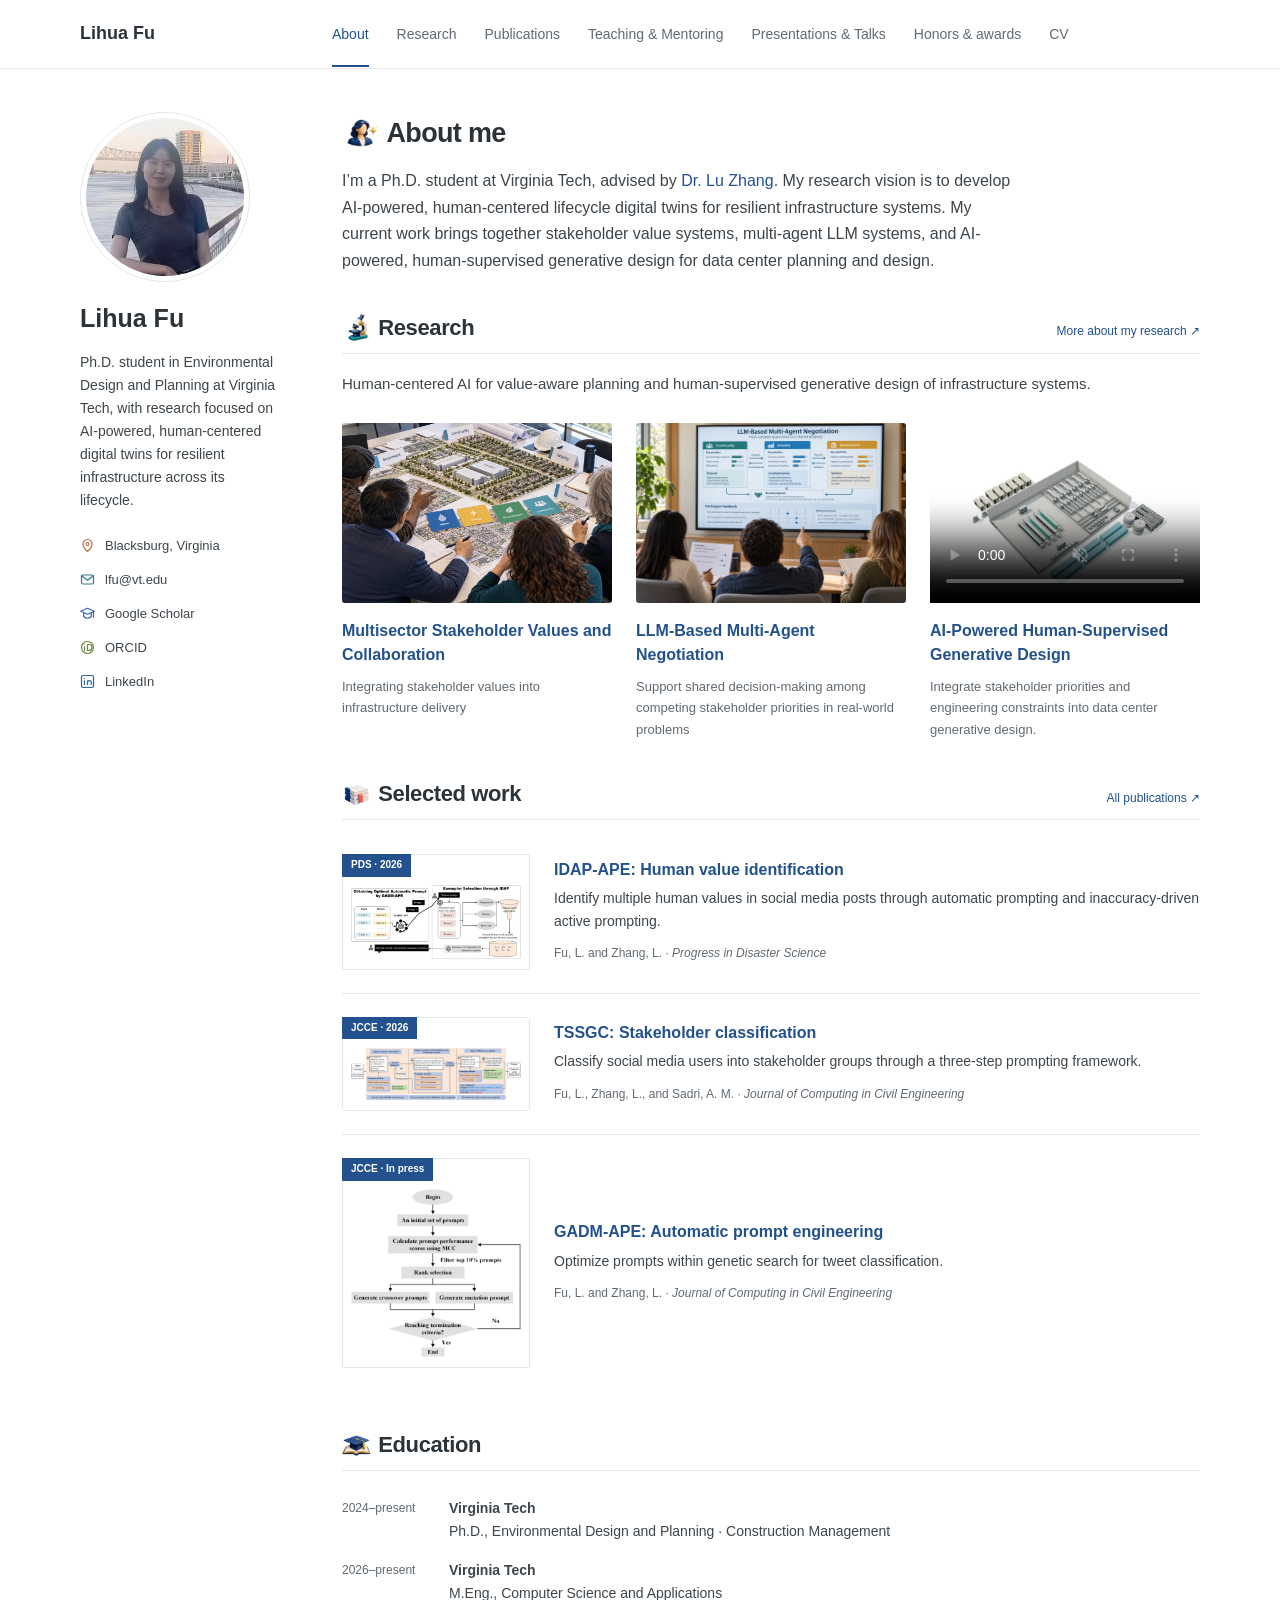
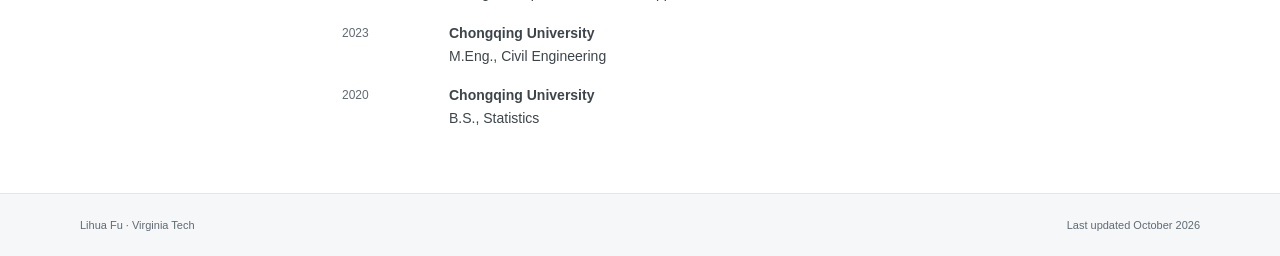
==== index.html @ 083a54db "Replace negotiation card with focus group evaluation illustration" ====
<!DOCTYPE html>

<html lang="en">
<head>
<meta charset="utf-8"/>
<meta content="width=device-width, initial-scale=1" name="viewport"/>
<title>Lihua Fu</title>
<meta content="Lihua Fu is a Ph.D. student at Virginia Tech researching AI-powered, human-centered lifecycle digital twins for resilient infrastructure systems." name="description"/>
<meta content="light dark" name="color-scheme"/>
<!-- TODO(domain): Replace the local preview origin after Lihua supplies a public domain. See README.md. -->
<link href="https://lfu172.github.io/index.html" rel="canonical"/>
<meta content="profile" property="og:type"/>
<meta content="Lihua Fu" property="og:site_name"/>
<meta content="Lihua Fu" property="og:title"/>
<meta content="Lihua Fu is a Ph.D. student at Virginia Tech researching AI-powered, human-centered lifecycle digital twins for resilient infrastructure systems." property="og:description"/>
<meta content="https://lfu172.github.io/index.html" property="og:url"/>
<meta content="https://lfu172.github.io/assets/img/profile-riverside-final.jpg" property="og:image"/>
<meta content="Portrait of Lihua Fu" property="og:image:alt"/>
<meta content="summary" name="twitter:card"/>
<meta content="Lihua Fu" name="twitter:title"/>
<meta content="Lihua Fu is a Ph.D. student at Virginia Tech researching AI-powered, human-centered lifecycle digital twins for resilient infrastructure systems." name="twitter:description"/>
<meta content="https://lfu172.github.io/assets/img/profile-riverside-final.jpg" name="twitter:image"/>
<meta content="Portrait of Lihua Fu" name="twitter:image:alt"/>
<link href="assets/favicon.svg" rel="icon" type="image/svg+xml"/>
<link href="style.css?v=20261017-color-icons" rel="stylesheet"/>
<script type="application/ld+json">
{
  "@context": "https://schema.org",
  "@type": "Person",
  "name": "Lihua Fu",
  "jobTitle": "Ph.D. Student",
  "affiliation": {
    "@type": "CollegeOrUniversity",
    "name": "Virginia Tech",
    "department": {
      "@type": "Organization",
      "name": "Myers-Lawson School of Construction"
    }
  },
  "email": "mailto:lfu@vt.edu",
  "url": "https://lfu172.github.io/index.html",
  "image": "https://lfu172.github.io/assets/img/profile-riverside-final.jpg",
  "sameAs": [
    "https://scholar.google.com/citations?user=NHwRQJ0AAAAJ&hl=en&inst=1381320739207392350",
    "https://orcid.org/0000-0002-0481-0997",
    "https://www.linkedin.com/in/lihua-fu-93403728b"
  ],
  "knowsAbout": [
    "Human-centered digital twins",
    "Large language models",
    "Multi-stakeholder negotiation",
    "Generative 3D design",
    "Participatory infrastructure planning"
  ]
}
  </script>
</head>
<body>
<a class="skip-link" href="#main">Skip to content</a>
<header class="site-header"><div class="header-inner"><a class="site-name" href="index.html?v=20261017-nav-refresh">Lihua Fu</a><nav aria-label="Main navigation"><ul class="nav-list"><li><a aria-current="page" href="index.html?v=20261017-nav-refresh">About</a></li><li><a href="research.html?v=20261017-nav-refresh">Research</a></li><li><a href="publications.html?v=20261017-nav-refresh">Publications</a></li><li><a href="teaching.html?v=20261017-nav-refresh">Teaching &amp; Mentoring</a></li><li><a href="service.html?v=20261017-nav-refresh">Presentations &amp; Talks</a></li><li><a href="honors.html?v=20261017-nav-refresh">Honors &amp; awards</a></li><li><a href="cv.html?v=20261017-nav-refresh">CV</a></li></ul></nav></div></header>
<div class="page-layout">
<aside aria-label="About Lihua Fu" class="profile">
<a aria-label="Lihua Fu — home" class="portrait" href="index.html?v=20261017-nav-refresh"><picture><source srcset="assets/img/profile-riverside-final.webp" type="image/webp"/><img alt="Portrait of Lihua Fu" decoding="async" fetchpriority="high" height="300" src="assets/img/profile-riverside-final.jpg" width="300"/></picture></a>
<div class="profile-bio"><a class="profile-name" href="index.html?v=20261017-nav-refresh">Lihua Fu</a><p>Ph.D. student in Environmental Design and Planning at Virginia Tech, with research focused on AI-powered, human-centered digital twins for resilient infrastructure across its lifecycle.</p></div>
<ul class="profile-links">
<li><svg aria-hidden="true" class="icon" viewbox="0 0 20 20"><path d="M16 8c0 5-6 10-6 10S4 13 4 8a6 6 0 1 1 12 0Z"></path><circle cx="10" cy="8" r="2"></circle></svg><span>Blacksburg, Virginia</span></li>
<li><a href="mailto:lfu@vt.edu"><svg aria-hidden="true" class="icon" viewbox="0 0 20 20"><rect height="12" rx="2" width="16" x="2" y="4"></rect><path d="m2 5 8 6 8-6"></path></svg><span>lfu@vt.edu</span></a></li>
<li><a href="https://scholar.google.com/citations?user=NHwRQJ0AAAAJ&amp;hl=en&amp;inst=1381320739207392350" rel="noopener noreferrer" target="_blank"><svg aria-hidden="true" class="icon" viewbox="0 0 20 20"><path d="m1 7 9-4 9 4-9 4-9-4Zm4 2v5c3 3 7 3 10 0V9M18 8v7"></path></svg><span>Google Scholar</span></a></li>
<li><a href="https://orcid.org/0000-0002-0481-0997" rel="noopener noreferrer" target="_blank"><svg aria-hidden="true" class="icon" viewbox="0 0 20 20"><circle cx="10" cy="10" r="8"></circle><path d="M6 9v5M6 6v.1M10 6v8h2a4 4 0 0 0 0-8h-2Z"></path></svg><span>ORCID</span></a></li>
<li><a href="https://www.linkedin.com/in/lihua-fu-93403728b" rel="noopener noreferrer" target="_blank"><svg aria-hidden="true" class="icon" viewbox="0 0 20 20"><rect height="16" rx="2" width="16" x="2" y="2"></rect><path d="M6 9v5M6 6v.1M10 14V9m0 2c0-3 5-3 5 0v3"></path></svg><span>LinkedIn</span></a></li>
</ul>
</aside>
<main id="main" tabindex="-1">
<section aria-labelledby="about-title" class="about" id="about">
<h1 id="about-title"><span aria-hidden="true" class="heading-art heading-art-0"></span>About me</h1>
<p>I’m a Ph.D. student at Virginia Tech, advised by <a href="https://lu-zhang-academic.regalkoala512.chatgpt.site/" rel="noopener noreferrer" target="_blank">Dr. Lu Zhang</a>. My research vision is to develop AI-powered, human-centered lifecycle digital twins for resilient infrastructure systems. My current work brings together stakeholder value systems, multi-agent LLM systems, and AI-powered, human-supervised generative design for data center planning and design.</p>
</section>
<section aria-labelledby="research-title" class="section">
<div class="section-heading"><h2 id="research-title"><span aria-hidden="true" class="heading-art heading-art-1"></span>Research</h2><a class="text-link" href="research.html?v=20261017-nav-refresh">More about my research ↗</a></div>
<p class="section-intro">Human-centered AI for value-aware planning and human-supervised generative design of infrastructure systems.</p>
<div class="research-gallery research-home-cards"><figure><a class="research-thumbnail" href="research.html?v=20261017-nav-refresh#perception"><picture><source srcset="assets/img/research-stakeholders-back-view.webp" type="image/webp"/><img alt="AI-generated illustration of multisector stakeholders discussing infrastructure priorities, viewed from behind" decoding="async" height="640" loading="lazy" src="assets/img/research-stakeholders-back-view.jpg" width="960"/></picture></a><div class="research-copy"><h3><a href="research.html?v=20261017-nav-refresh#perception">Multisector Stakeholder Values and Collaboration</a></h3><p>Integrating stakeholder values into infrastructure delivery</p></div></figure><figure><a class="research-thumbnail" href="research.html?v=20261017-nav-refresh#cognitive"><picture><source srcset="assets/img/research-negotiation-focus-group.webp" type="image/webp"/><img alt="AI-generated illustration of a focus group evaluating multi-agent negotiation proposals and providing feedback, viewed from behind" decoding="async" height="640" loading="lazy" src="assets/img/research-negotiation-focus-group.jpg" width="960"/></picture></a><div class="research-copy"><h3><a href="research.html?v=20261017-nav-refresh#cognitive">LLM-Based Multi-Agent Negotiation</a></h3><p>Support shared decision-making among competing stakeholder priorities in real-world problems</p></div></figure><figure><div class="research-thumbnail"><video aria-label="Data center model with slow rotation and zoom" autoplay="" class="model-motion" controls="" height="600" loop="" muted="" playsinline="" poster="assets/img/data-center-tier4-12mw.jpg" preload="metadata" width="960"><source src="assets/video/data-center-rotation.mp4" type="video/mp4"/></video></div><div class="research-copy"><h3><a href="research.html?v=20261017-nav-refresh#actuation">AI-Powered Human-Supervised Generative Design</a></h3><p>Integrate stakeholder priorities and engineering constraints into data center generative design.</p></div></figure></div>
</section>
<section aria-labelledby="selected-title" class="section">
<div class="section-heading"><h2 id="selected-title"><span aria-hidden="true" class="heading-art heading-art-2"></span>Selected work</h2><a class="text-link" href="publications.html?v=20261017-nav-refresh">All publications ↗</a></div>
<div class="selected-work">
<article class="work-row"><a aria-label="Enlarge Fig. 2 · IDAP-APE workflow" class="work-thumb paper-figure" href="assets/img/idap-ape-figure.png" rel="noopener noreferrer" target="_blank"><span class="venue-label">PDS · 2026</span><picture><source srcset="assets/img/idap-ape-figure.webp" type="image/webp"/><img alt="Fig. 2 · IDAP-APE workflow, reproduced from the published paper" decoding="async" height="516" loading="lazy" src="assets/img/idap-ape-figure.png" width="1196"/></picture></a><div><h3><a href="https://doi.org/10.1016/j.pdisas.2026.100616" rel="noopener noreferrer" target="_blank">IDAP-APE: Human value identification</a></h3><p>Identify multiple human values in social media posts through automatic prompting and inaccuracy-driven active prompting.</p><span class="work-meta">Fu, L. and Zhang, L. · <em>Progress in Disaster Science</em></span></div></article>
<article class="work-row"><a aria-label="Enlarge Fig. 1 · TSSGC framework" class="work-thumb paper-figure" href="assets/img/tssgc-figure.png" rel="noopener noreferrer" target="_blank"><span class="venue-label">JCCE · 2026</span><picture><source srcset="assets/img/tssgc-figure.webp" type="image/webp"/><img alt="Fig. 1 · TSSGC framework, reproduced from the published paper" decoding="async" height="487" loading="lazy" src="assets/img/tssgc-figure.png" width="1568"/></picture></a><div><h3><a href="https://doi.org/10.1061/JCCEE5.CPENG-6751" rel="noopener noreferrer" target="_blank">TSSGC: Stakeholder classification</a></h3><p>Classify social media users into stakeholder groups through a three-step prompting framework.</p><span class="work-meta">Fu, L., Zhang, L., and Sadri, A. M. · <em>Journal of Computing in Civil Engineering</em></span></div></article>
<article class="work-row"><a aria-label="Enlarge the GADM-APE workflow from the published PDS paper" class="work-thumb paper-figure" href="assets/img/gadm-ape-six-layer.png" rel="noopener noreferrer" target="_blank"><span class="venue-label">JCCE · In press</span><picture><source srcset="assets/img/gadm-ape-six-layer.webp" type="image/webp"/><img alt="GADM-APE workflow: prompt initialization, performance evaluation, rank selection, crossover, mutation, and termination; Fig. 1 in the published PDS article" decoding="async" height="936" loading="lazy" src="assets/img/gadm-ape-six-layer.png" width="949"/></picture></a><div><h3><a href="publications.html?v=20261017-nav-refresh#gadm-ape">GADM-APE: Automatic prompt engineering</a></h3><p>Optimize prompts within genetic search for tweet classification.</p><span class="work-meta">Fu, L. and Zhang, L. · <em>Journal of Computing in Civil Engineering</em></span></div></article>
</div>
</section>
<section aria-labelledby="education-title" class="section" id="education">
<h2 id="education-title"><span aria-hidden="true" class="heading-art heading-art-3"></span>Education</h2>
<ul class="education-list">
<li><span class="record-date">2024–present</span><div><strong>Virginia Tech</strong><span>Ph.D., Environmental Design and Planning · Construction Management</span></div></li>
<li><span class="record-date">2026–present</span><div><strong>Virginia Tech</strong><span>M.Eng., Computer Science and Applications</span></div></li>
<li><span class="record-date">2023</span><div><strong>Chongqing University</strong><span>M.Eng., Civil Engineering</span></div></li>
<li><span class="record-date">2020</span><div><strong>Chongqing University</strong><span>B.S., Statistics</span></div></li>
</ul>
</section>
</main>
</div>
<footer class="site-footer"><div><span>Lihua Fu · Virginia Tech</span><span>Last updated October 2026</span></div></footer>
<script defer="" src="model-motion.js"></script></body>
</html>
---- style.css ----
/* Self-hosted academic profile. No framework, fonts, or external resources. */
:root {
  --paper: #fff; --ink: #3d454b; --heading: #2b3339;
  --link: #22518d; --muted: #616a72; --line: #e3e7ea;
  --wash: #f5f7f9; --accent: #861f41; --tint: #edf3f8;
  --font: "Trebuchet MS", -apple-system, BlinkMacSystemFont, "Segoe UI", Helvetica, Arial, sans-serif;
  color-scheme: light dark;
}
@media (prefers-color-scheme: dark) {
  :root { --paper: #191c20; --ink: #d5dae0; --heading: #f0f2f5;
    --link: #98bee9; --muted: #aab4bf; --line: #353d47;
    --wash: #222830; --accent: #eea7bf; --tint: #263446; }
}
* { box-sizing: border-box; }
html { scroll-padding-top: 100px; }
body { margin: 0; color: var(--ink); background: var(--paper); font: 16px/1.65 var(--font); -webkit-font-smoothing: antialiased; }
a { color: var(--link); text-decoration: none; text-underline-offset: 3px; }
a:hover { text-decoration: underline; }
a:focus-visible, summary:focus-visible, video:focus-visible, [tabindex]:focus-visible { outline: 3px solid var(--link); outline-offset: 4px; }
::selection { background: var(--link); color: var(--paper); }
h1, h2, h3 { color: var(--heading); line-height: 1.35; font-weight: 700; }
h1 { font-size: 27px; margin: 0 0 17px; letter-spacing: -.025em; }
h2 { font-size: 22px; margin: 0; letter-spacing: -.018em; }
h3 { font-size: 17px; margin: 0 0 8px; }
p { margin: 0 0 14px; }
p:last-child { margin-bottom: 0; }
strong { font-weight: 700; }
img { display: block; width: 100%; height: auto; }
ul { padding-left: 22px; }
li + li { margin-top: 8px; }
figure { margin: 20px 0; }
figcaption { display: flex; justify-content: space-between; align-items: baseline; gap: 18px; color: var(--muted); font-size: 12px; line-height: 1.6; margin-top: 9px; }
figcaption a { flex-shrink: 0; }
.small { font-size: 14px; }
.muted { color: var(--muted); }
.skip-link { position: absolute; z-index: 30; top: -100px; left: 20px; padding: 8px 15px; background: var(--paper); border: 2px solid var(--link); }
.skip-link:focus { top: 12px; }
.site-header { background: var(--paper); border-bottom: 1px solid var(--line); position: sticky; top: 0; z-index: 20; }
.header-inner { width: min(1120px, calc(100% - 48px)); margin: auto; display: flex; align-items: center; gap: 58px; min-height: 68px; }
.site-name { flex: 0 0 194px; font-weight: 700; color: var(--heading); font-size: 18px; }
.nav-list { display: flex; flex-wrap: wrap; align-items: center; gap: 28px; margin: 0; padding: 0; list-style: none; }
.nav-list li + li { margin: 0; }
.nav-list a { display: inline-block; padding: 22px 0 19px; color: var(--muted); font-size: 14px; border-bottom: 2px solid transparent; }
.nav-list a[aria-current="page"] { color: var(--link); border-color: var(--link); }
.page-layout { width: min(1120px, calc(100% - 48px)); margin: 43px auto 0; display: grid; grid-template-columns: 202px minmax(0, 1fr); gap: 60px; align-items: start; }
.profile { position: sticky; top: 105px; font-size: 14px; line-height: 1.65; }
.portrait { display: block; width: 170px; height: 170px; margin-bottom: 20px; padding: 5px; border: 1px solid var(--line); border-radius: 50%; }
.portrait img { border-radius: 50%; }
.profile-name { display: block; color: var(--heading); font-size: 25px; font-weight: 700; line-height: 1.3; margin-bottom: 16px; }
.profile p { margin-bottom: 12px; }
.profile-role { color: var(--heading); margin-bottom: 2px !important; }
.profile-interests { color: var(--muted); font-size: 13px; }
.profile-links { margin: 21px 0 0; padding: 0; list-style: none; font-size: 13px; }
.profile-links li, .profile-links a { display: flex; align-items: center; gap: 10px; }
.profile-links li { min-height: 25px; }
.profile-links li + li { margin-top: 9px; }
.profile-links a { color: var(--ink); }
.profile-links a:hover { color: var(--link); }
.icon { width: 15px; height: 15px; flex: none; fill: none; stroke: currentColor; stroke-width: 1.5; stroke-linecap: round; stroke-linejoin: round; }
main { min-width: 0; }
.about p, .page-intro > p, .research-layer > p { max-width: 76ch; }
.section { margin-top: 37px; }
.section > h2, .section-heading, .publication-group > h2 { border-bottom: 1px solid var(--line); padding-bottom: 10px; margin-bottom: 18px; }
.section-heading { display: flex; align-items: baseline; justify-content: space-between; gap: 16px; }
.text-link { font-size: 12px; white-space: nowrap; }
.section-intro { font-size: 15px; }
.news-list { list-style: none; margin: 0; padding: 0; font-size: 14px; line-height: 1.65; }
.news-list li { display: grid; grid-template-columns: 70px 1fr; gap: 14px; margin: 0 0 10px; }
.news-list time { color: var(--muted); font-size: 13px; font-variant-numeric: tabular-nums; }
.status { display: inline-block; padding: 1px 6px; border-radius: 3px; background: var(--tint); color: var(--link); font-size: 11px; font-weight: 700; margin-right: 4px; vertical-align: baseline; white-space: nowrap; }
.research-strip { display: grid; grid-template-columns: repeat(3,1fr); list-style: none; margin: 20px 0; padding: 0; border: 1px solid var(--line); border-radius: 3px; }
.research-strip li + li { margin: 0; border-left: 1px solid var(--line); }
.research-strip a { display: grid; gap: 4px; padding: 14px 16px; }
.research-strip span { color: var(--muted); font-size: 10px; letter-spacing: .1em; }
.research-strip strong { font-size: 14px; }
.research-strip small { color: var(--muted); font-size: 11px; }
.model-film video, .model-still img { display: block; width: 100%; height: auto; background: #fff; border: 1px solid var(--line); border-radius: 3px; }
.model-still { margin-top: 20px; }
.research-gallery { display: grid; grid-template-columns: repeat(3, minmax(0, 1fr)); gap: 20px; margin: 20px 0 25px; }
.research-gallery figure { margin: 0; }
.research-gallery img { height: 130px; width: 100%; object-fit: contain; background: white; border-radius: 3px; }
.research-gallery a > span { display: block; margin-top: 12px; font-size: 13px; font-weight: 700; }
.research-gallery figcaption { font-size: 11px; margin-top: 3px; }
.illustration-pair { display: flex; justify-content: center; gap: 50px; padding: 15px; background: #fff; border: 1px solid var(--line); border-radius: 3px; }
.illustration-pair img { max-height: 175px; width: 100%; object-fit: contain; }
.illustration-single { display: flex; justify-content: center; padding: 15px; background: #fff; border: 1px solid var(--line); border-radius: 3px; }
.illustration-single img { height: 175px; width: auto; }
.model-film { margin-bottom: 8px; }
.model-film summary { color: var(--link); cursor: pointer; font-size: 13px; }
.selected-work { margin-top: 3px; }
.work-row { display: grid; grid-template-columns: 188px minmax(0,1fr); gap: 24px; align-items: center; padding: 16px 0 23px; }
.work-row + .work-row { border-top: 1px solid var(--line); padding-top: 23px; }
.work-row h3 { font-size: 16px; margin-bottom: 7px; }
.work-row p { font-size: 14px; line-height: 1.6; margin-bottom: 7px; }
.work-meta { color: var(--muted); font-size: 12px; line-height: 1.65; }
.work-thumb { position: relative; display: block; padding: 24px 0 8px; background: var(--wash); border: 1px solid var(--line); border-radius: 3px; }
.venue-label { position: absolute; top: -1px; left: -1px; color: var(--paper); background: var(--link); padding: 3px 9px; font-size: 10px; font-weight: 700; }
.work-thumb svg { display: block; width: 100%; fill: none; stroke: var(--link); stroke-width: 1.4; }
.work-thumb text { fill: var(--ink); stroke: none; text-anchor: middle; font: 10px var(--font); }
.work-thumb.paper-figure { padding: 30px 8px 10px; background: #fff; }
.paper-figure img { width: 100%; height: auto; }
.education-list, .record-list, .honors-list, .project-list { margin: 0; padding: 0; list-style: none; }
.education-list { font-size: 14px; }
.education-list li { display: grid; grid-template-columns: 90px 1fr; gap: 17px; padding: 8px 0; }
.education-list li + li { margin: 0; }
.education-list strong, .education-list div > span { display: block; }
.record-date { color: var(--muted); font-size: 12px; padding-top: 2px; }
.page-jump { display: flex; gap: 12px 22px; flex-wrap: wrap; margin-top: 21px; font-size: 13px; }
.section-number { color: var(--muted); font-size: 13px; font-weight: 400; margin-right: 13px; }
.research-layer h2 { font-size: 21px; }
.research-layer > p { font-size: 15px; }
.value-domains { display: grid; grid-template-columns: repeat(4,1fr); gap: 8px; list-style: none; padding: 0; margin: 0; }
.value-domains li { display: flex; align-items: center; justify-content: center; padding: 15px 8px; min-height: 65px; color: var(--link); background: var(--wash); text-align: center; font-size: 13px; border-top: 2px solid var(--line); }
.value-domains li + li { margin: 0; }
.related-links { display: flex; flex-wrap: wrap; gap: 9px 18px; font-size: 12px !important; margin-top: 14px; }
.negotiation-flow { display: grid; grid-template-columns: repeat(4,1fr); gap: 22px; padding: 0; margin: 0; list-style: none; font-size: 12px; }
.negotiation-flow li { padding: 17px 8px; background: var(--wash); text-align: center; position: relative; display: grid; place-items: center; }
.negotiation-flow li + li { margin: 0; }
.negotiation-flow li:not(:last-child)::after { content: "→"; position: absolute; left: calc(100% + 5px); color: var(--muted); }
.research-illustration { background: white; border: 1px solid var(--line); border-radius: 3px; padding: 18px; }
.research-illustration img { max-height: 220px; object-fit: contain; }
.grant-feature { background: var(--wash); border-left: 3px solid var(--link); padding: 20px 24px; margin: 0 0 18px; }
.grant-heading { display: flex; align-items: center; justify-content: space-between; margin-bottom: 12px; color: var(--link); }
.eyebrow { font-size: 11px; font-weight: 700; letter-spacing: .06em; text-transform: uppercase; }
.grant-heading > strong { font-size: 21px; }
.grant-feature p { font-size: 14px; }
.project-list li { padding: 17px 0; border-bottom: 1px solid var(--line); }
.project-list li + li { margin: 0; }
.project-list h3 { font-size: 16px; margin-bottom: 5px; }
.project-list p { font-size: 14px; margin-bottom: 4px; }
.publication-group { margin-top: 34px; }
.publication-group > h2 { font-size: 20px; }
.publication-list { list-style: none; margin: 0; padding: 0; counter-reset: publication; }
.publication-list > li { position: relative; counter-increment: publication; padding: 0 0 21px 28px; margin: 0 0 18px; border-bottom: 1px solid var(--line); }
.publication-list > li::before { content: counter(publication) "."; position: absolute; left: 0; top: 1px; color: var(--muted); font-size: 12px; }
.citation { font-size: 14px; }
.citation-authors { display: block; margin-bottom: 3px; color: var(--muted); font-size: 12px; }
.citation-authors strong { color: var(--ink); }
.citation-title { display: block; margin-bottom: 4px; color: var(--heading); font-weight: 700; font-size: 14px; line-height: 1.6; }
.citation-venue { font-size: 13px; }
.doi { display: block; width: fit-content; overflow-wrap: anywhere; max-width: 100%; font-size: 12px; margin-top: 4px; }
.record-list li { padding: 11px 0; border-bottom: 1px solid var(--line); font-size: 14px; }
.record-list li + li { margin: 0; }
.record-list strong, .record-list span { display: block; }
.record-list span { color: var(--muted); font-size: 13px; }
.subheading { margin: 24px 0 14px; font-size: 16px; }
.service-list { display: grid; grid-template-columns: 130px minmax(0,1fr); gap: 15px 20px; font-size: 14px; }
.service-list dt { font-weight: 700; }
.service-list dd { margin: 0; }
.honors-list li { display: grid; grid-template-columns: 85px 1fr; gap: 17px; font-size: 14px; }
.honors-list li > span { color: var(--muted); font-size: 12px; padding-top: 2px; }
.site-footer { margin-top: 55px; border-top: 1px solid var(--line); background: var(--wash); }
.site-footer > div { width: min(1120px, calc(100% - 48px)); margin: auto; padding: 22px 0; display: flex; justify-content: space-between; gap: 20px; color: var(--muted); font-size: 11px; }
.visually-hidden { position: absolute; width: 1px; height: 1px; overflow: hidden; clip-path: inset(50%); white-space: nowrap; }
@media (max-width: 960px) {
 .header-inner { gap: 30px; }
 .site-name { flex-basis: 170px; }
 .nav-list { gap: 19px; }
 .page-layout { grid-template-columns: 170px minmax(0,1fr); gap: 35px; }
 .portrait { width: 145px; height: 145px; }
 .work-row { grid-template-columns: 145px minmax(0,1fr); gap: 18px; }
 .research-strip a { padding: 12px 9px; }
 .research-strip strong { font-size: 12px; }
 .research-strip small { font-size: 10px; }
}
@media (max-width: 760px) {
 .research-gallery { gap: 10px; }
 .research-gallery img { height: 83px; }
 .research-gallery a > span { font-size: 11px; line-height: 1.5; }
 .research-gallery figcaption { font-size: 10px; }
 .illustration-pair { gap: 15px; }
 .illustration-pair img { max-height: 120px; }
 html { scroll-padding-top: 25px; }
 body { font-size: 15px; }
 .site-header { position: static; }
 .header-inner { display: block; padding: 15px 0 0; }
 .header-inner, .page-layout, .site-footer > div { width: calc(100% - 36px); }
 .site-name { font-size: 17px; }
 .nav-list { gap: 11px 20px; flex-wrap: wrap; margin-top: 4px; }
 .nav-list a { font-size: 12px; padding: 9px 0; }
 .page-layout { display: block; margin-top: 28px; }
 .profile { position: static; display: grid; grid-template-columns: 102px minmax(0,1fr); gap: 0 22px; padding-bottom: 25px; margin-bottom: 29px; border-bottom: 1px solid var(--line); }
 .portrait { width: 102px; height: 102px; padding: 3px; }
 .profile-bio { font-size: 13px; }
 .profile-name { font-size: 24px; margin-bottom: 7px; }
 .profile-interests { display: none; }
 .profile-links { grid-column: 1 / -1; display: flex; flex-wrap: wrap; gap: 9px 17px; font-size: 12px; margin-top: 9px; }
 .profile-links li + li { margin: 0; }
 .profile-links li:first-child { display: none; }
 .profile-links a { gap: 6px; }
 .profile p { margin-bottom: 5px; }
 h1 { font-size: 25px; }
 h2 { font-size: 21px; }
 .section { margin-top: 31px; }
 .section-heading { flex-wrap: wrap; gap: 5px 14px; }
 .text-link { font-size: 11px; }
 .news-list { font-size: 13px; }
 .news-list li { grid-template-columns: 57px 1fr; gap: 9px; }
 .news-list time { font-size: 12px; }
 .research-strip { grid-template-columns: 1fr; }
 .research-strip li + li { border-left: 0; border-top: 1px solid var(--line); }
 .research-strip a { grid-template-columns: 20px 1fr; column-gap: 12px; padding: 10px 14px; }
 .research-strip span { grid-row: 1 / 3; padding-top: 3px; }
 .research-strip strong { font-size: 13px; }
 .research-strip small { grid-column: 2; font-size: 11px; }
 figcaption { font-size: 11px; gap: 9px; flex-wrap: wrap; }
 .work-row { grid-template-columns: 112px minmax(0,1fr); gap: 16px; align-items: start; }
 .work-row h3 { font-size: 14px; }
 .work-row p { font-size: 12px; }
 .work-meta { font-size: 11px; }
 .selected-work .work-row { grid-template-columns: 1fr; gap: 14px; }
 .selected-work .paper-figure { max-width: 100%; padding-top: 30px; }
 .venue-label { font-size: 8px; padding: 3px 5px; }
 .education-list { font-size: 13px; }
 .education-list li { grid-template-columns: 75px 1fr; gap: 10px; }
 .record-date { font-size: 11px; }
 .value-domains { grid-template-columns: 1fr 1fr; }
 .negotiation-flow { grid-template-columns: 1fr 1fr; gap: 12px; }
 .negotiation-flow li::after { display: none; }
 .grant-feature { padding: 17px; }
 .service-list { grid-template-columns: 1fr; gap: 4px; }
 .service-list dd { margin-bottom: 14px; }
 .honors-list li { grid-template-columns: 69px 1fr; gap: 10px; font-size: 13px; }
 .site-footer { margin-top: 40px; }
 .site-footer > div { flex-wrap: wrap; gap: 8px; }
}
@media print {
 :root { --paper: #fff; --ink: #222; --heading: #111; --link: #224b78; --muted: #555; --line: #ddd; --wash: #f5f5f5; --tint: #f5f5f5; color-scheme: light; }
 @page { margin: 17mm; }
 body { font-size: 10pt; }
 .site-header, .profile, .page-jump, .skip-link, .text-link { display: none; }
 .page-layout { display: block; width: 100%; margin: 0; }
 h1 { font-size: 22pt; }
 h2 { font-size: 16pt; break-after: avoid; }
 .section { margin-top: 22px; }
 .publication-list > li, .work-row, figure, .grant-feature { break-inside: avoid; }
 .site-footer { background: none; margin-top: 25px; }
 .site-footer > div { width: 100%; }
 a { text-decoration: none; }
}

.figure-credit { color: var(--muted); font-size: 11px !important; margin-top: 8px; }

/* Real-world photography for the homepage research themes. */
.research-photos { align-items: start; margin-bottom: 12px; }
.research-photos img { height: auto; aspect-ratio: 3 / 2; object-fit: cover; border-radius: 5px; }
.research-photos a > span { font-size: 14px; line-height: 1.5; }
.research-photos figcaption { font-size: 12px; line-height: 1.65; }
.photo-credits { color: var(--muted); font-size: 11px; }
.photo-credits summary { cursor: pointer; width: fit-content; }
.photo-credits p { margin-top: 8px; }
@media (max-width: 560px) {
 .research-photos { grid-template-columns: 1fr; gap: 24px; }
 .research-photos a > span { font-size: 15px; margin-top: 10px; }
 .research-photos figcaption { font-size: 13px; }
}

/* Small decorative icons for primary page and section headings. */
.heading-icon { display: inline-block; margin-right: .4em; font-size: .82em; line-height: 1; vertical-align: .04em; font-family: "Apple Color Emoji", "Segoe UI Emoji", "Noto Color Emoji", sans-serif; font-weight: normal; }

.research-photos img.data-center-thumbnail { object-fit: contain; background: white; }

/* Compact side-by-side research themes. */
.research-compact { display: block; margin-top: 22px; }
.research-compact figure, .research-theme-row { display: grid; grid-template-columns: 180px minmax(0, 1fr); gap: 26px; align-items: center; }
.research-compact figure { padding: 20px 0; }
.research-compact figure + figure { border-top: 1px solid var(--line); }
.research-thumbnail { display: block; background: white; border-radius: 4px; }
.research-compact .research-thumbnail img, .research-theme-row .research-thumbnail img { display: block; width: 100%; height: 125px; object-fit: contain; }
.research-copy h3 { font-size: 17px; margin: 0 0 8px; }
.research-copy p { font-size: 14px; margin: 0; }
.research-theme-row h2 { font-size: 20px; margin-top: 0; }
@media (max-width: 560px) {
 .research-compact figure, .research-theme-row { grid-template-columns: 100px minmax(0,1fr); gap: 14px; }
 .research-compact .research-thumbnail img, .research-theme-row .research-thumbnail img { height: 95px; }
 .research-copy h3, .research-theme-row h2 { font-size: 15px; }
 .research-copy p { font-size: 12px; }
}

/* Bound research thumbnails independently of their source dimensions. */
.research-theme-row > .research-thumbnail { width: 180px; max-width: 100%; }
.research-theme-row .research-thumbnail img { max-width: 180px; max-height: 125px; }
@media (max-width: 560px) { .research-theme-row > .research-thumbnail, .research-theme-row .research-thumbnail img { max-width: 100px; } }

/* Homepage research cards: image above text, three columns. */
.research-home-cards { display: grid; grid-template-columns: repeat(3, minmax(0, 1fr)); gap: 24px; margin-top: 26px; align-items: start; }
.research-home-cards figure { min-width: 0; margin: 0; }
.research-home-cards .research-thumbnail { width: 100%; }
.research-home-cards .research-thumbnail img { display: block; width: 100%; height: auto; aspect-ratio: 3 / 2; object-fit: contain; background: white; }
.research-home-cards .research-copy { margin-top: 16px; }
.research-home-cards .research-copy h3 { font-size: 16px; line-height: 1.5; margin: 0 0 9px; }
.research-home-cards .research-copy p { color: var(--muted); font-size: 13px; line-height: 1.65; }
@media (max-width: 560px) {
 .research-home-cards { grid-template-columns: 1fr; gap: 28px; }
 .research-home-cards .research-thumbnail img { height: 160px; aspect-ratio: auto; }
 .research-home-cards .research-copy { margin-top: 12px; }
}

/* Hide the one-pixel black top edge embedded in the uploaded model image. */
img[src="assets/img/data-center-selected.jpg"] { clip-path: inset(1px 0 0 0); }

/* Keep the animated model at the existing thumbnail size. */
.research-thumbnail video { display:block; width:100%; height:auto; background:#fff; object-fit:contain; }
.research-home-cards .research-thumbnail video { aspect-ratio:3/2; }
.research-theme-row .research-thumbnail video { max-width:180px; height:125px; }
@media(max-width:560px) { .research-theme-row .research-thumbnail video { max-width:100px; height:95px; } .research-home-cards .research-thumbnail video { height:160px; } }

.service-heading-icon { display:inline-block; width:.9em; height:.9em; margin-right:.4em; vertical-align:-.08em; color:var(--accent, #285b91); }

/* Coordinated illustrated heading icons, from one transparent 4 x 3 atlas. */
.heading-art { display:inline-block; width:1.35em; height:1.35em; margin-right:.3em; vertical-align:-.24em; background-image:url("assets/img/academic-icons.webp"); background-size:400% 300%; background-repeat:no-repeat; flex-shrink:0; }
.profile-links .icon { stroke-width:1.65; }
.profile-links > li:nth-child(1) .icon { color:#b66b49; }
.profile-links > li:nth-child(2) .icon { color:#367795; }
.profile-links > li:nth-child(3) .icon { color:#3567a8; }
.profile-links > li:nth-child(4) .icon { color:#6b8d3a; }
.profile-links > li:nth-child(5) .icon { color:#2867a3; }
.heading-art-0 { background-position:0.000000% 0%; }
.heading-art-1 { background-position:33.333333% 0%; }
.heading-art-2 { background-position:66.666667% 0%; }
.heading-art-3 { background-position:100.000000% 0%; }
.heading-art-4 { background-position:0.000000% 50%; }
.heading-art-5 { background-position:33.333333% 50%; }
.heading-art-6 { background-position:66.666667% 50%; }
.heading-art-7 { background-position:100.000000% 50%; }
.heading-art-8 { background-position:0.000000% 100%; }
.heading-art-9 { background-position:33.333333% 100%; }
.heading-art-10 { background-position:66.666667% 100%; }
.heading-art-11 { background-position:100.000000% 100%; }
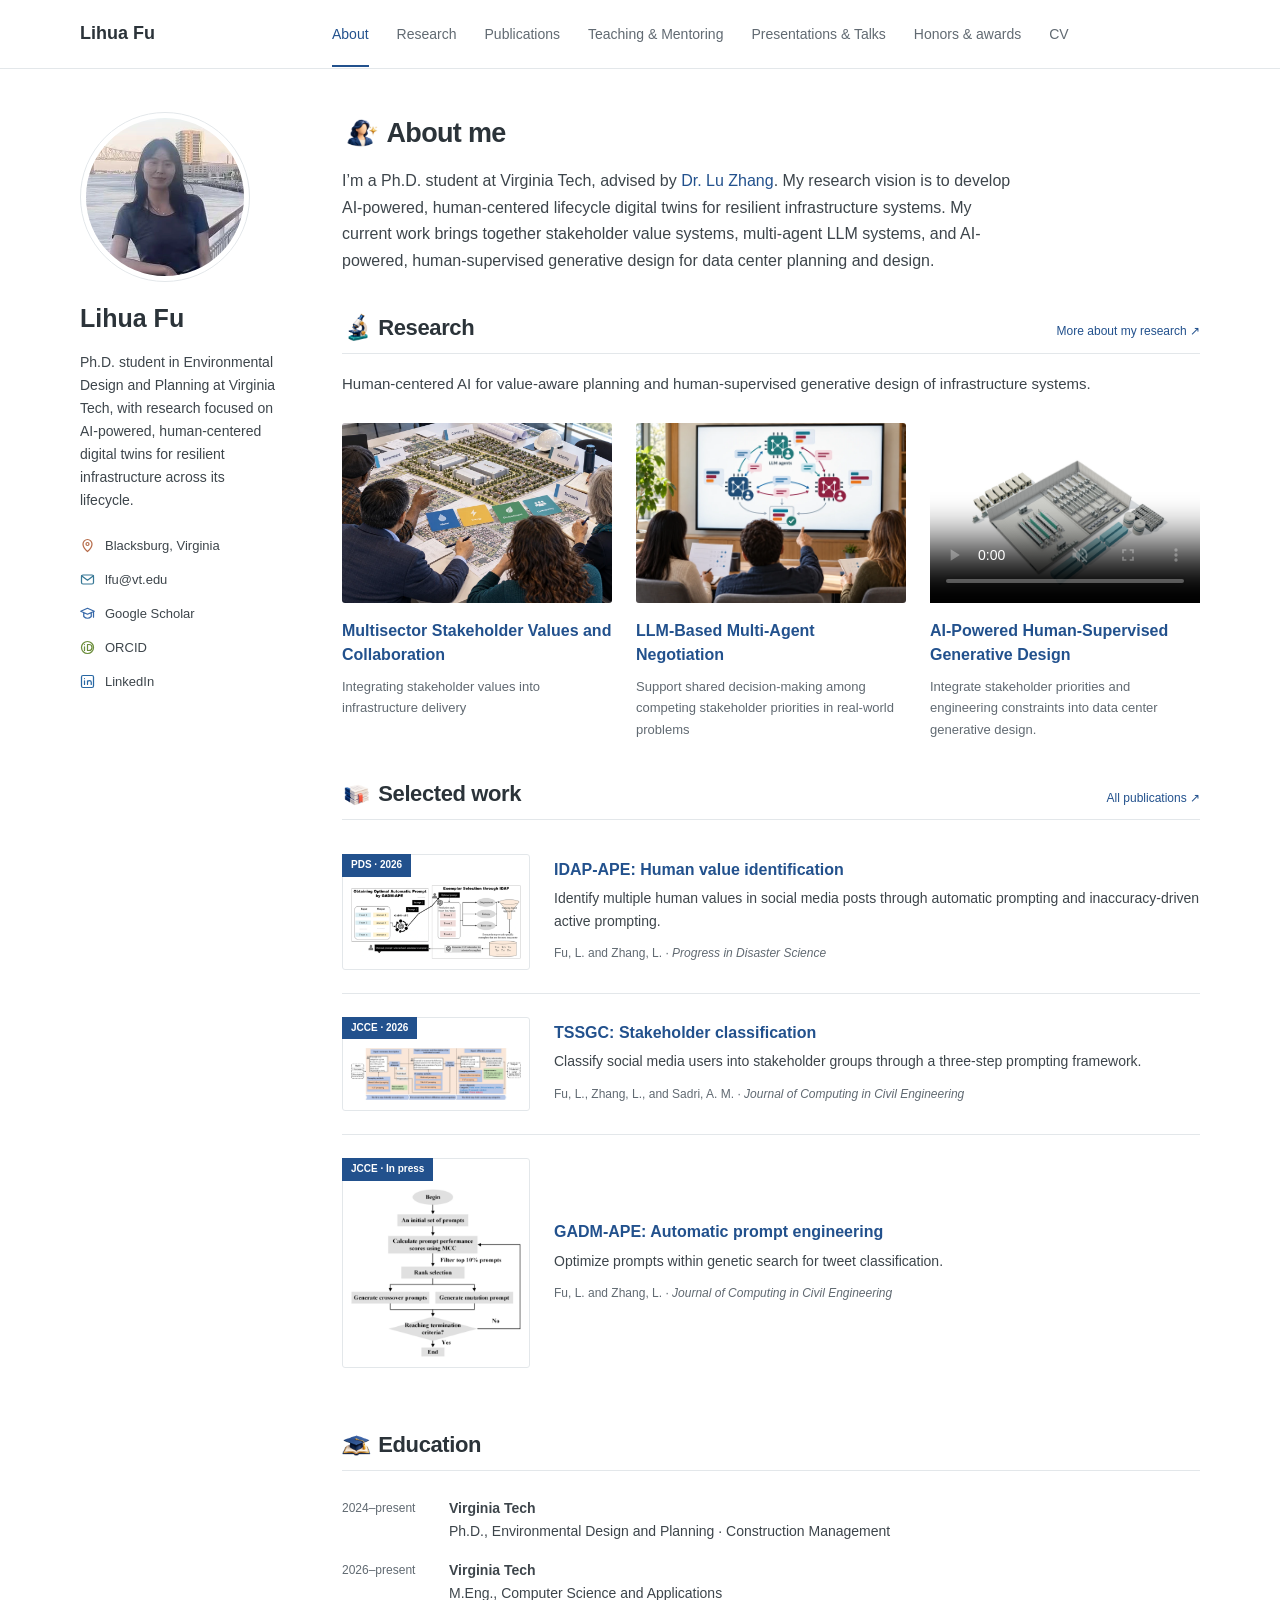
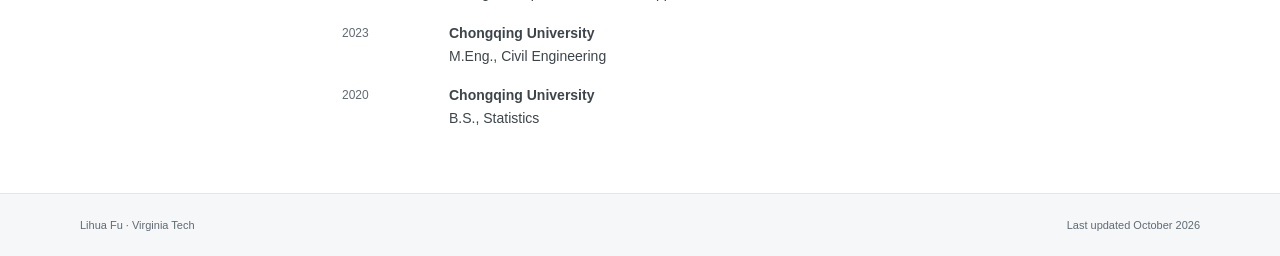
==== commit 9fe66294: "Simplify negotiation image using visual AI agent diagram" ====
--- a/index.html
+++ b/index.html
@@ -78,7 +78,7 @@
 <section aria-labelledby="research-title" class="section">
 <div class="section-heading"><h2 id="research-title"><span aria-hidden="true" class="heading-art heading-art-1"></span>Research</h2><a class="text-link" href="research.html?v=20261017-nav-refresh">More about my research ↗</a></div>
 <p class="section-intro">Human-centered AI for value-aware planning and human-supervised generative design of infrastructure systems.</p>
-<div class="research-gallery research-home-cards"><figure><a class="research-thumbnail" href="research.html?v=20261017-nav-refresh#perception"><picture><source srcset="assets/img/research-stakeholders-back-view.webp" type="image/webp"/><img alt="AI-generated illustration of multisector stakeholders discussing infrastructure priorities, viewed from behind" decoding="async" height="640" loading="lazy" src="assets/img/research-stakeholders-back-view.jpg" width="960"/></picture></a><div class="research-copy"><h3><a href="research.html?v=20261017-nav-refresh#perception">Multisector Stakeholder Values and Collaboration</a></h3><p>Integrating stakeholder values into infrastructure delivery</p></div></figure><figure><a class="research-thumbnail" href="research.html?v=20261017-nav-refresh#cognitive"><picture><source srcset="assets/img/research-negotiation-focus-group.webp" type="image/webp"/><img alt="AI-generated illustration of a focus group evaluating multi-agent negotiation proposals and providing feedback, viewed from behind" decoding="async" height="640" loading="lazy" src="assets/img/research-negotiation-focus-group.jpg" width="960"/></picture></a><div class="research-copy"><h3><a href="research.html?v=20261017-nav-refresh#cognitive">LLM-Based Multi-Agent Negotiation</a></h3><p>Support shared decision-making among competing stakeholder priorities in real-world problems</p></div></figure><figure><div class="research-thumbnail"><video aria-label="Data center model with slow rotation and zoom" autoplay="" class="model-motion" controls="" height="600" loop="" muted="" playsinline="" poster="assets/img/data-center-tier4-12mw.jpg" preload="metadata" width="960"><source src="assets/video/data-center-rotation.mp4" type="video/mp4"/></video></div><div class="research-copy"><h3><a href="research.html?v=20261017-nav-refresh#actuation">AI-Powered Human-Supervised Generative Design</a></h3><p>Integrate stakeholder priorities and engineering constraints into data center generative design.</p></div></figure></div>
+<div class="research-gallery research-home-cards"><figure><a class="research-thumbnail" href="research.html?v=20261017-nav-refresh#perception"><picture><source srcset="assets/img/research-stakeholders-back-view.webp" type="image/webp"/><img alt="AI-generated illustration of multisector stakeholders discussing infrastructure priorities, viewed from behind" decoding="async" height="640" loading="lazy" src="assets/img/research-stakeholders-back-view.jpg" width="960"/></picture></a><div class="research-copy"><h3><a href="research.html?v=20261017-nav-refresh#perception">Multisector Stakeholder Values and Collaboration</a></h3><p>Integrating stakeholder values into infrastructure delivery</p></div></figure><figure><a class="research-thumbnail" href="research.html?v=20261017-nav-refresh#cognitive"><picture><source srcset="assets/img/research-negotiation-visual.webp" type="image/webp"/><img alt="AI-generated illustration of a focus group evaluating multi-agent negotiation proposals and providing feedback, viewed from behind" decoding="async" height="640" loading="lazy" src="assets/img/research-negotiation-visual.jpg" width="960"/></picture></a><div class="research-copy"><h3><a href="research.html?v=20261017-nav-refresh#cognitive">LLM-Based Multi-Agent Negotiation</a></h3><p>Support shared decision-making among competing stakeholder priorities in real-world problems</p></div></figure><figure><div class="research-thumbnail"><video aria-label="Data center model with slow rotation and zoom" autoplay="" class="model-motion" controls="" height="600" loop="" muted="" playsinline="" poster="assets/img/data-center-tier4-12mw.jpg" preload="metadata" width="960"><source src="assets/video/data-center-rotation.mp4" type="video/mp4"/></video></div><div class="research-copy"><h3><a href="research.html?v=20261017-nav-refresh#actuation">AI-Powered Human-Supervised Generative Design</a></h3><p>Integrate stakeholder priorities and engineering constraints into data center generative design.</p></div></figure></div>
 </section>
 <section aria-labelledby="selected-title" class="section">
 <div class="section-heading"><h2 id="selected-title"><span aria-hidden="true" class="heading-art heading-art-2"></span>Selected work</h2><a class="text-link" href="publications.html?v=20261017-nav-refresh">All publications ↗</a></div>
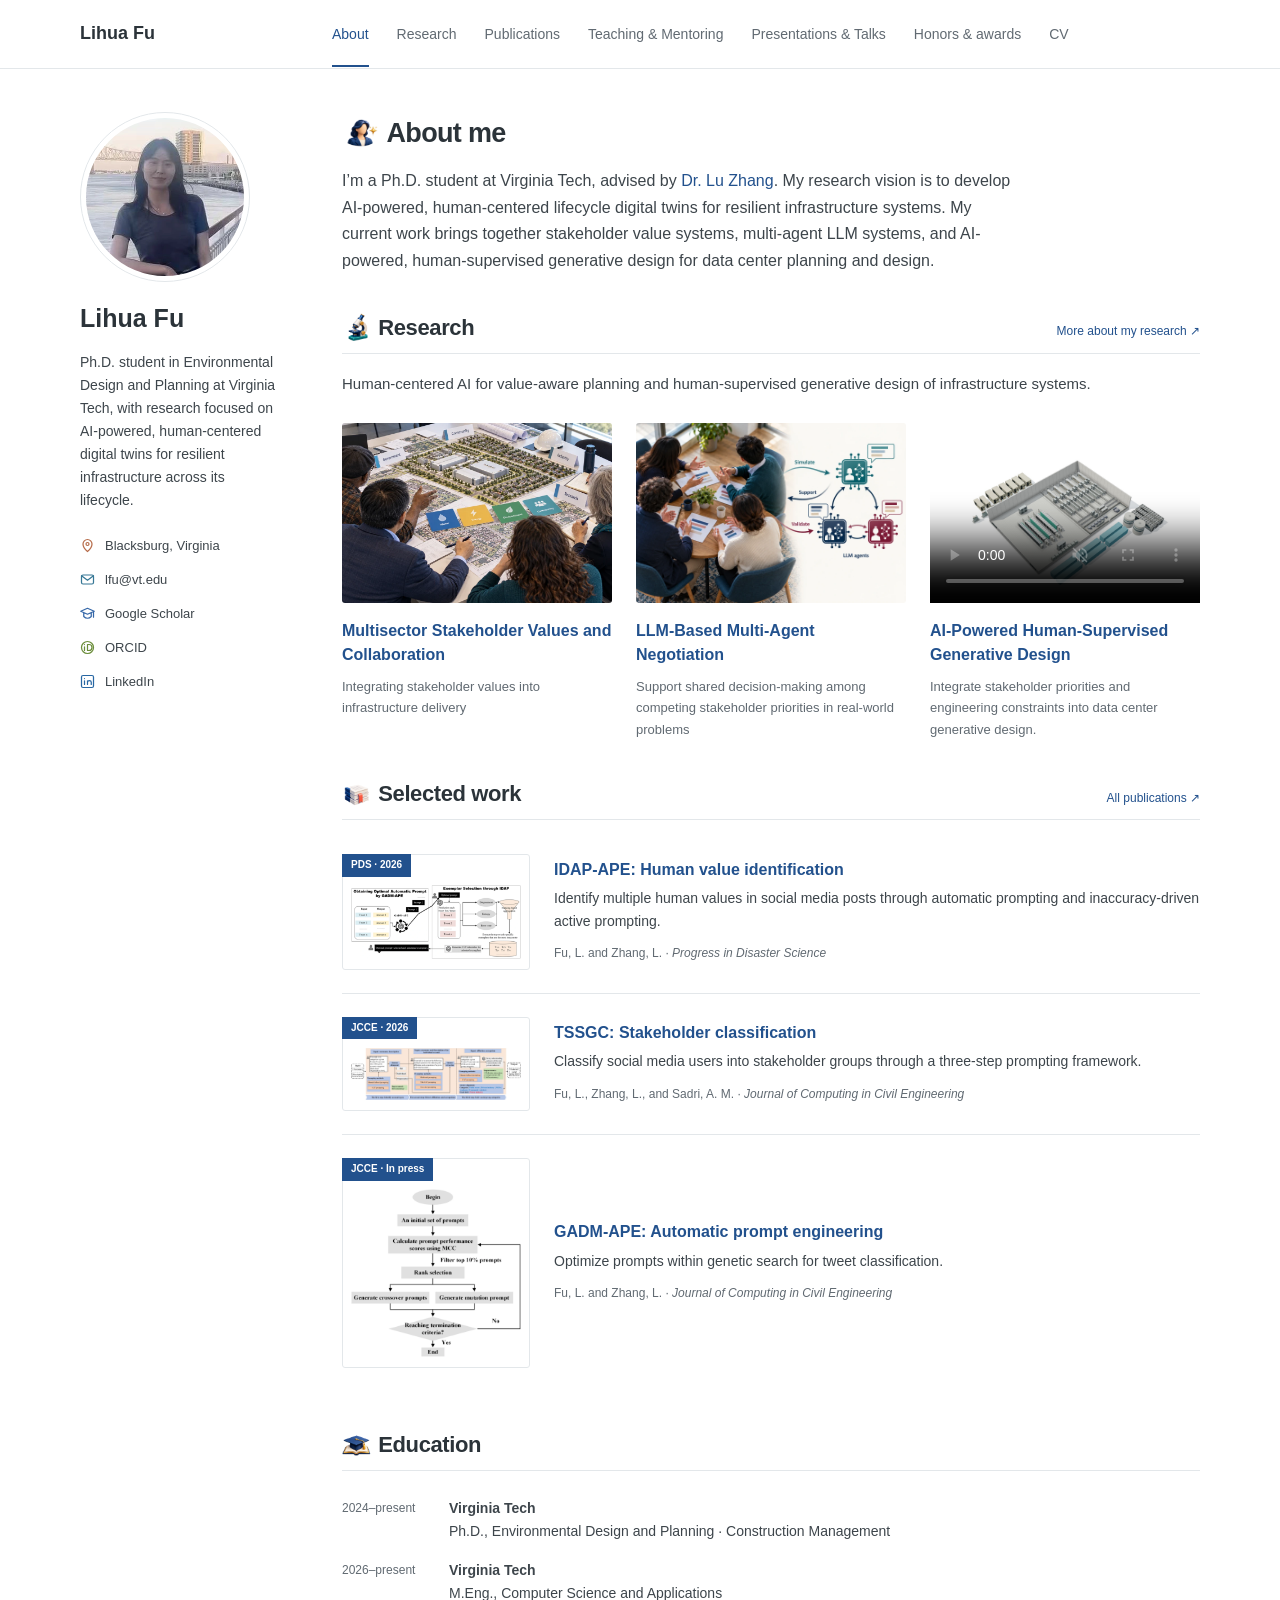
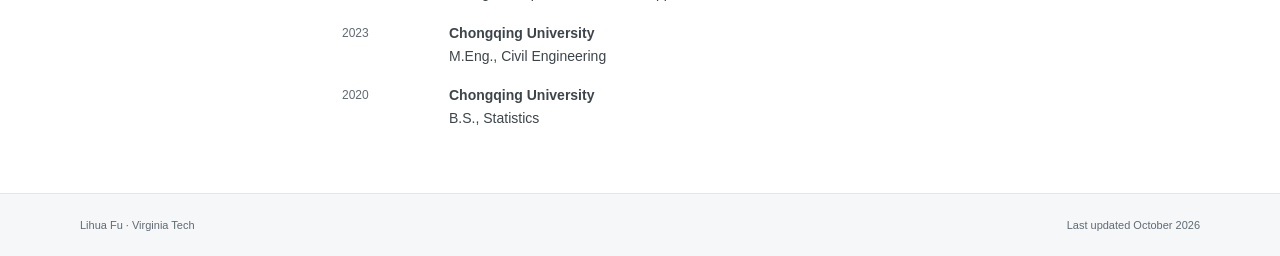
==== commit 28d2fa28: "Show real negotiation and multi-agent simulation with validation" ====
--- a/index.html
+++ b/index.html
@@ -78,7 +78,7 @@
 <section aria-labelledby="research-title" class="section">
 <div class="section-heading"><h2 id="research-title"><span aria-hidden="true" class="heading-art heading-art-1"></span>Research</h2><a class="text-link" href="research.html?v=20261017-nav-refresh">More about my research ↗</a></div>
 <p class="section-intro">Human-centered AI for value-aware planning and human-supervised generative design of infrastructure systems.</p>
-<div class="research-gallery research-home-cards"><figure><a class="research-thumbnail" href="research.html?v=20261017-nav-refresh#perception"><picture><source srcset="assets/img/research-stakeholders-back-view.webp" type="image/webp"/><img alt="AI-generated illustration of multisector stakeholders discussing infrastructure priorities, viewed from behind" decoding="async" height="640" loading="lazy" src="assets/img/research-stakeholders-back-view.jpg" width="960"/></picture></a><div class="research-copy"><h3><a href="research.html?v=20261017-nav-refresh#perception">Multisector Stakeholder Values and Collaboration</a></h3><p>Integrating stakeholder values into infrastructure delivery</p></div></figure><figure><a class="research-thumbnail" href="research.html?v=20261017-nav-refresh#cognitive"><picture><source srcset="assets/img/research-negotiation-visual.webp" type="image/webp"/><img alt="AI-generated illustration of a focus group evaluating multi-agent negotiation proposals and providing feedback, viewed from behind" decoding="async" height="640" loading="lazy" src="assets/img/research-negotiation-visual.jpg" width="960"/></picture></a><div class="research-copy"><h3><a href="research.html?v=20261017-nav-refresh#cognitive">LLM-Based Multi-Agent Negotiation</a></h3><p>Support shared decision-making among competing stakeholder priorities in real-world problems</p></div></figure><figure><div class="research-thumbnail"><video aria-label="Data center model with slow rotation and zoom" autoplay="" class="model-motion" controls="" height="600" loop="" muted="" playsinline="" poster="assets/img/data-center-tier4-12mw.jpg" preload="metadata" width="960"><source src="assets/video/data-center-rotation.mp4" type="video/mp4"/></video></div><div class="research-copy"><h3><a href="research.html?v=20261017-nav-refresh#actuation">AI-Powered Human-Supervised Generative Design</a></h3><p>Integrate stakeholder priorities and engineering constraints into data center generative design.</p></div></figure></div>
+<div class="research-gallery research-home-cards"><figure><a class="research-thumbnail" href="research.html?v=20261017-nav-refresh#perception"><picture><source srcset="assets/img/research-stakeholders-back-view.webp" type="image/webp"/><img alt="AI-generated illustration of multisector stakeholders discussing infrastructure priorities, viewed from behind" decoding="async" height="640" loading="lazy" src="assets/img/research-stakeholders-back-view.jpg" width="960"/></picture></a><div class="research-copy"><h3><a href="research.html?v=20261017-nav-refresh#perception">Multisector Stakeholder Values and Collaboration</a></h3><p>Integrating stakeholder values into infrastructure delivery</p></div></figure><figure><a class="research-thumbnail" href="research.html?v=20261017-nav-refresh#cognitive"><picture><source srcset="assets/img/research-negotiation-simulation.webp" type="image/webp"/><img alt="AI-generated illustration of real-world stakeholder negotiation simulated and supported by LLM agents, with real-world negotiation used for validation" decoding="async" height="640" loading="lazy" src="assets/img/research-negotiation-simulation.jpg" width="960"/></picture></a><div class="research-copy"><h3><a href="research.html?v=20261017-nav-refresh#cognitive">LLM-Based Multi-Agent Negotiation</a></h3><p>Support shared decision-making among competing stakeholder priorities in real-world problems</p></div></figure><figure><div class="research-thumbnail"><video aria-label="Data center model with slow rotation and zoom" autoplay="" class="model-motion" controls="" height="600" loop="" muted="" playsinline="" poster="assets/img/data-center-tier4-12mw.jpg" preload="metadata" width="960"><source src="assets/video/data-center-rotation.mp4" type="video/mp4"/></video></div><div class="research-copy"><h3><a href="research.html?v=20261017-nav-refresh#actuation">AI-Powered Human-Supervised Generative Design</a></h3><p>Integrate stakeholder priorities and engineering constraints into data center generative design.</p></div></figure></div>
 </section>
 <section aria-labelledby="selected-title" class="section">
 <div class="section-heading"><h2 id="selected-title"><span aria-hidden="true" class="heading-art heading-art-2"></span>Selected work</h2><a class="text-link" href="publications.html?v=20261017-nav-refresh">All publications ↗</a></div>
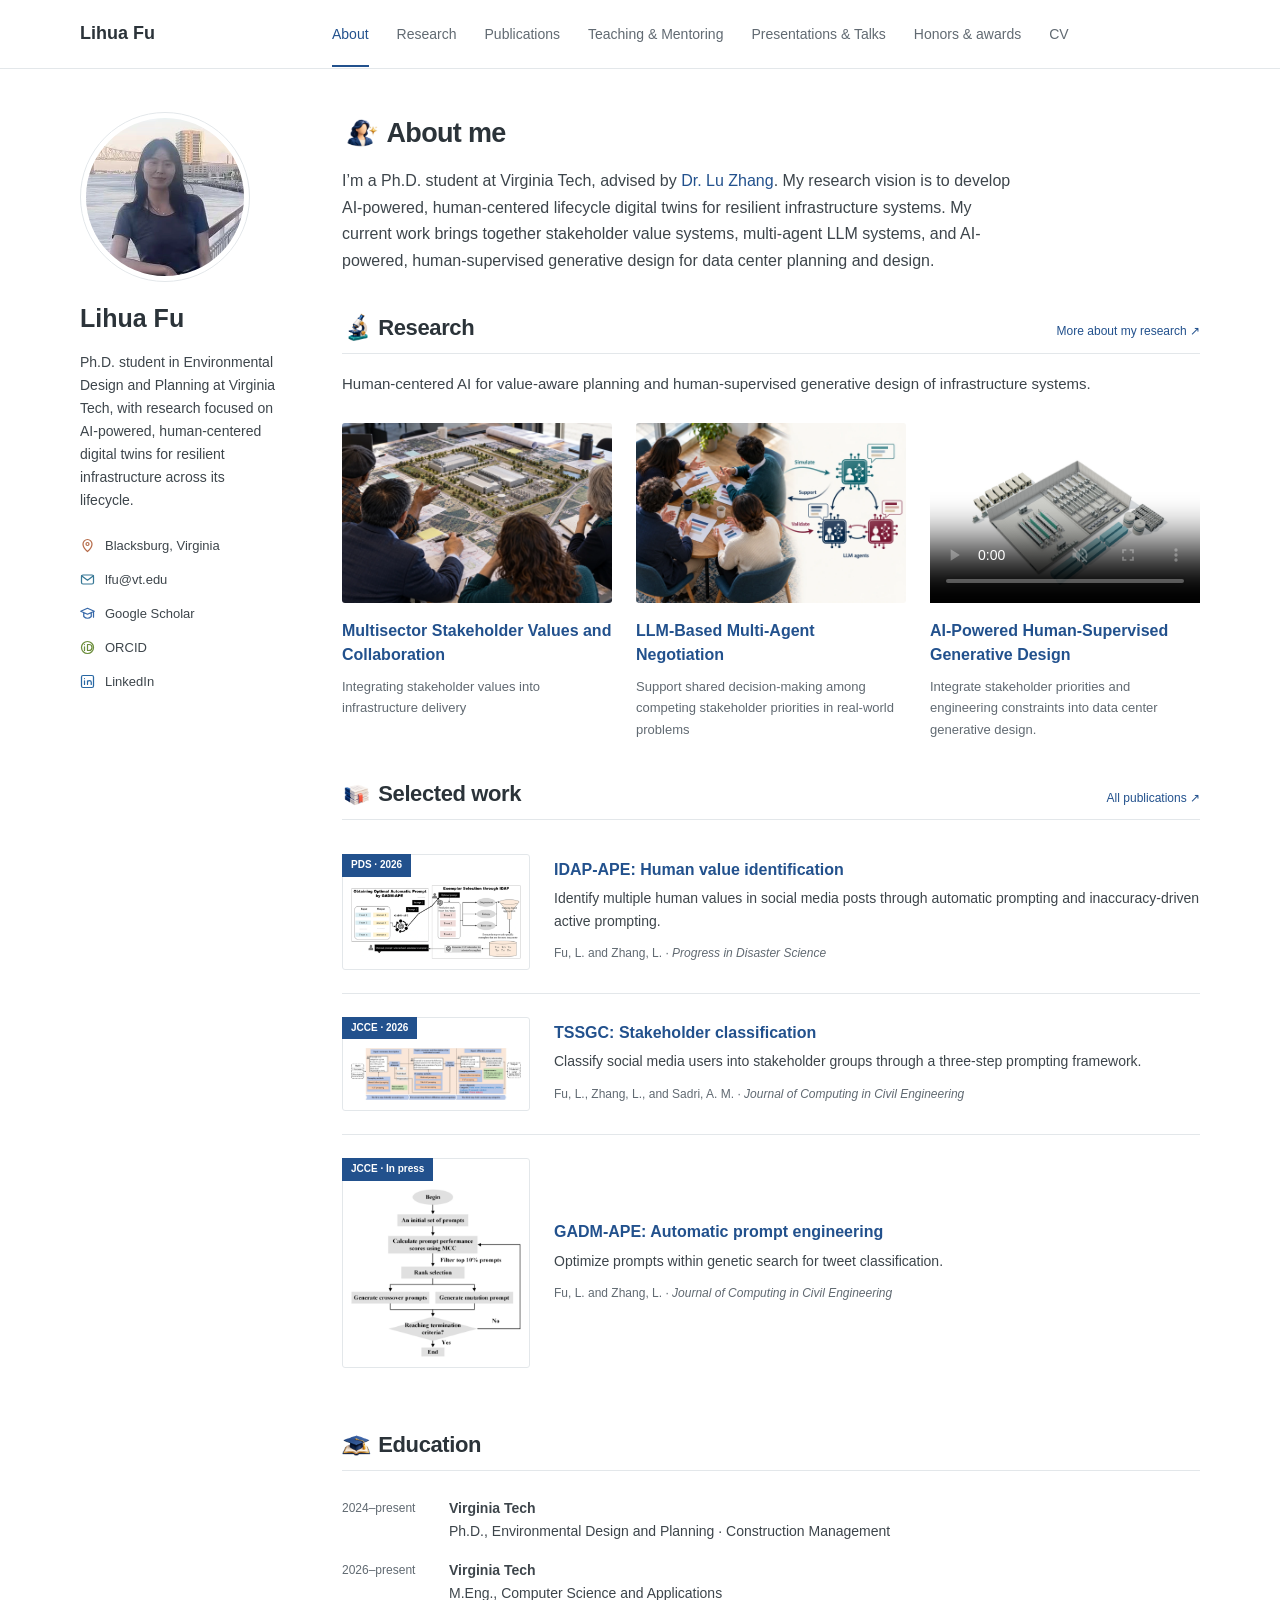
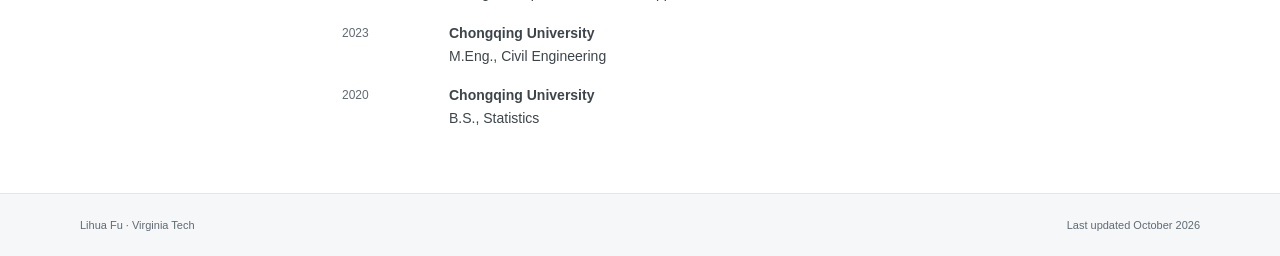
==== commit 059bc51b: "Refine stakeholder workshop image around realistic data center campus" ====
--- a/index.html
+++ b/index.html
@@ -78,7 +78,7 @@
 <section aria-labelledby="research-title" class="section">
 <div class="section-heading"><h2 id="research-title"><span aria-hidden="true" class="heading-art heading-art-1"></span>Research</h2><a class="text-link" href="research.html?v=20261017-nav-refresh">More about my research ↗</a></div>
 <p class="section-intro">Human-centered AI for value-aware planning and human-supervised generative design of infrastructure systems.</p>
-<div class="research-gallery research-home-cards"><figure><a class="research-thumbnail" href="research.html?v=20261017-nav-refresh#perception"><picture><source srcset="assets/img/research-stakeholders-back-view.webp" type="image/webp"/><img alt="AI-generated illustration of multisector stakeholders discussing infrastructure priorities, viewed from behind" decoding="async" height="640" loading="lazy" src="assets/img/research-stakeholders-back-view.jpg" width="960"/></picture></a><div class="research-copy"><h3><a href="research.html?v=20261017-nav-refresh#perception">Multisector Stakeholder Values and Collaboration</a></h3><p>Integrating stakeholder values into infrastructure delivery</p></div></figure><figure><a class="research-thumbnail" href="research.html?v=20261017-nav-refresh#cognitive"><picture><source srcset="assets/img/research-negotiation-simulation.webp" type="image/webp"/><img alt="AI-generated illustration of real-world stakeholder negotiation simulated and supported by LLM agents, with real-world negotiation used for validation" decoding="async" height="640" loading="lazy" src="assets/img/research-negotiation-simulation.jpg" width="960"/></picture></a><div class="research-copy"><h3><a href="research.html?v=20261017-nav-refresh#cognitive">LLM-Based Multi-Agent Negotiation</a></h3><p>Support shared decision-making among competing stakeholder priorities in real-world problems</p></div></figure><figure><div class="research-thumbnail"><video aria-label="Data center model with slow rotation and zoom" autoplay="" class="model-motion" controls="" height="600" loop="" muted="" playsinline="" poster="assets/img/data-center-tier4-12mw.jpg" preload="metadata" width="960"><source src="assets/video/data-center-rotation.mp4" type="video/mp4"/></video></div><div class="research-copy"><h3><a href="research.html?v=20261017-nav-refresh#actuation">AI-Powered Human-Supervised Generative Design</a></h3><p>Integrate stakeholder priorities and engineering constraints into data center generative design.</p></div></figure></div>
+<div class="research-gallery research-home-cards"><figure><a class="research-thumbnail" href="research.html?v=20261017-nav-refresh#perception"><picture><source srcset="assets/img/research-stakeholders-campus.webp" type="image/webp"/><img alt="AI-generated illustration of multisector stakeholders discussing infrastructure priorities, viewed from behind" decoding="async" height="640" loading="lazy" src="assets/img/research-stakeholders-campus.jpg" width="960"/></picture></a><div class="research-copy"><h3><a href="research.html?v=20261017-nav-refresh#perception">Multisector Stakeholder Values and Collaboration</a></h3><p>Integrating stakeholder values into infrastructure delivery</p></div></figure><figure><a class="research-thumbnail" href="research.html?v=20261017-nav-refresh#cognitive"><picture><source srcset="assets/img/research-negotiation-simulation.webp" type="image/webp"/><img alt="AI-generated illustration of real-world stakeholder negotiation simulated and supported by LLM agents, with real-world negotiation used for validation" decoding="async" height="640" loading="lazy" src="assets/img/research-negotiation-simulation.jpg" width="960"/></picture></a><div class="research-copy"><h3><a href="research.html?v=20261017-nav-refresh#cognitive">LLM-Based Multi-Agent Negotiation</a></h3><p>Support shared decision-making among competing stakeholder priorities in real-world problems</p></div></figure><figure><div class="research-thumbnail"><video aria-label="Data center model with slow rotation and zoom" autoplay="" class="model-motion" controls="" height="600" loop="" muted="" playsinline="" poster="assets/img/data-center-tier4-12mw.jpg" preload="metadata" width="960"><source src="assets/video/data-center-rotation.mp4" type="video/mp4"/></video></div><div class="research-copy"><h3><a href="research.html?v=20261017-nav-refresh#actuation">AI-Powered Human-Supervised Generative Design</a></h3><p>Integrate stakeholder priorities and engineering constraints into data center generative design.</p></div></figure></div>
 </section>
 <section aria-labelledby="selected-title" class="section">
 <div class="section-heading"><h2 id="selected-title"><span aria-hidden="true" class="heading-art heading-art-2"></span>Selected work</h2><a class="text-link" href="publications.html?v=20261017-nav-refresh">All publications ↗</a></div>
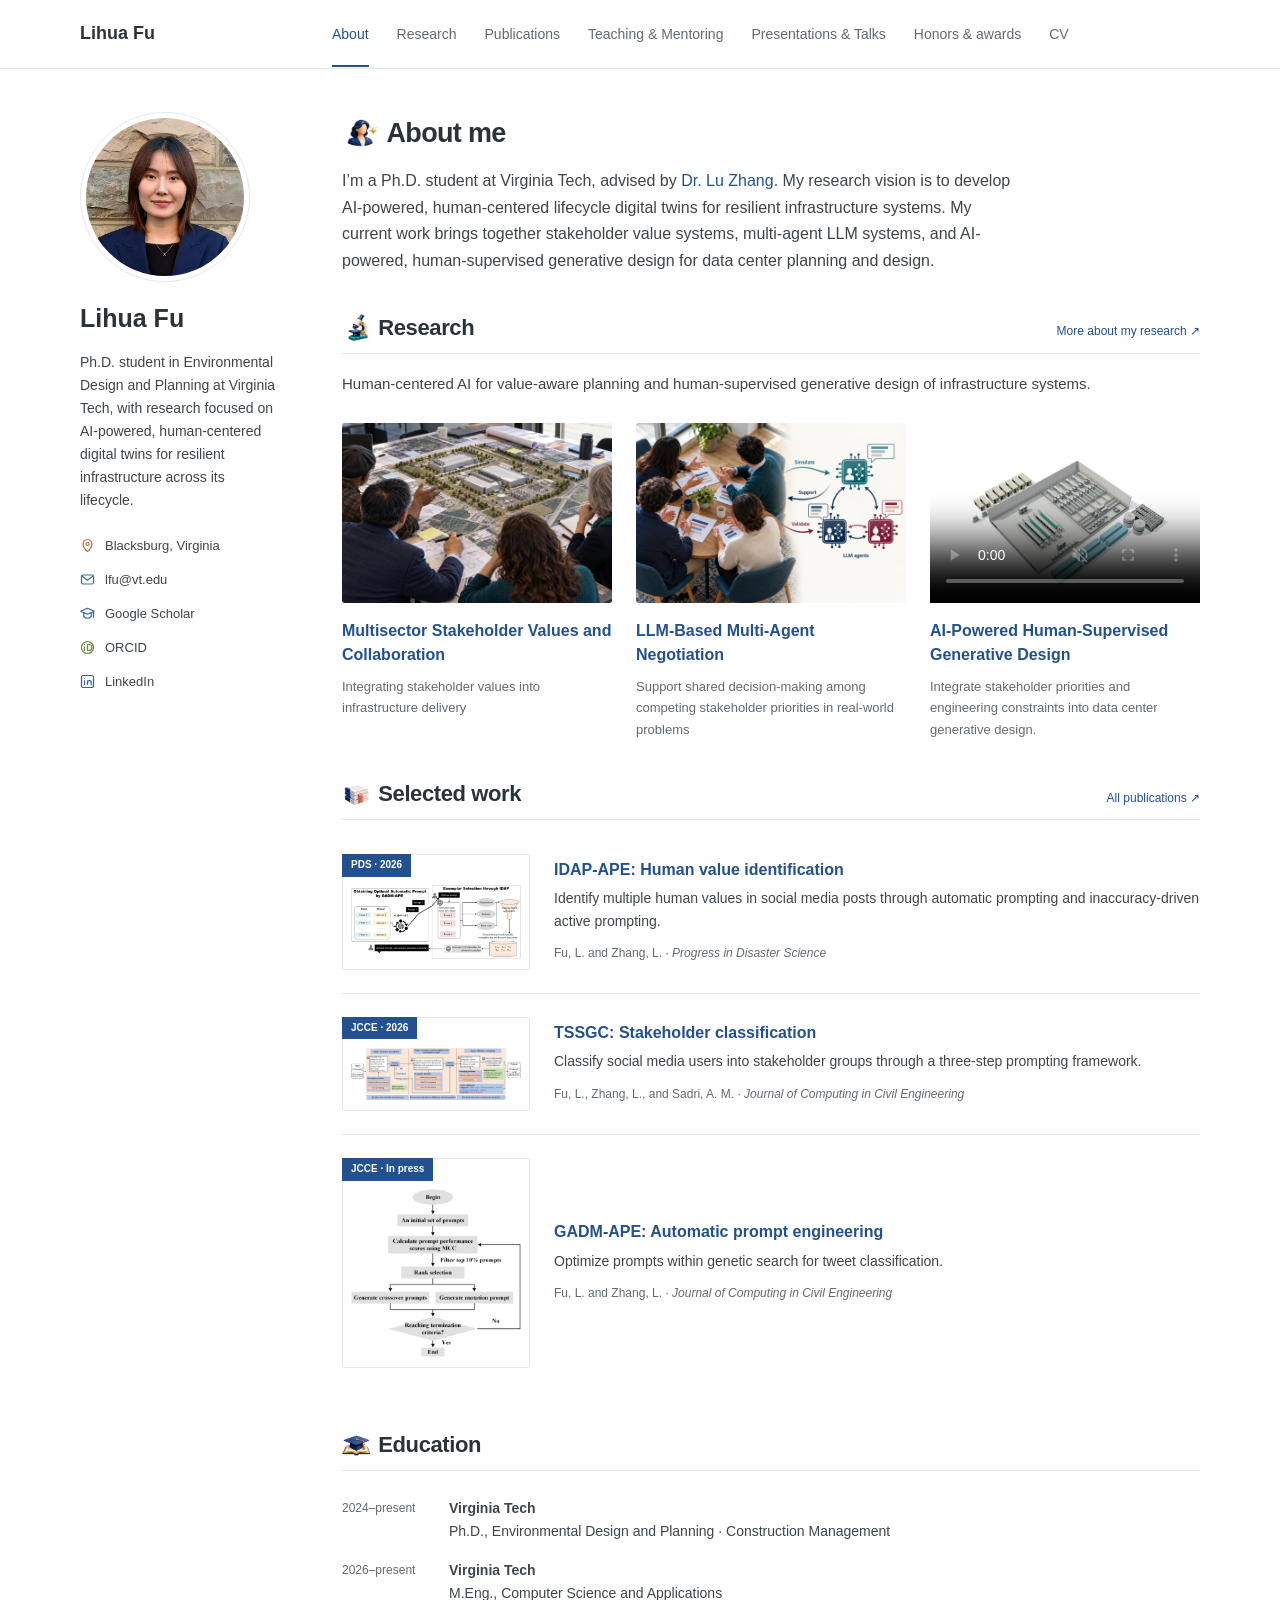
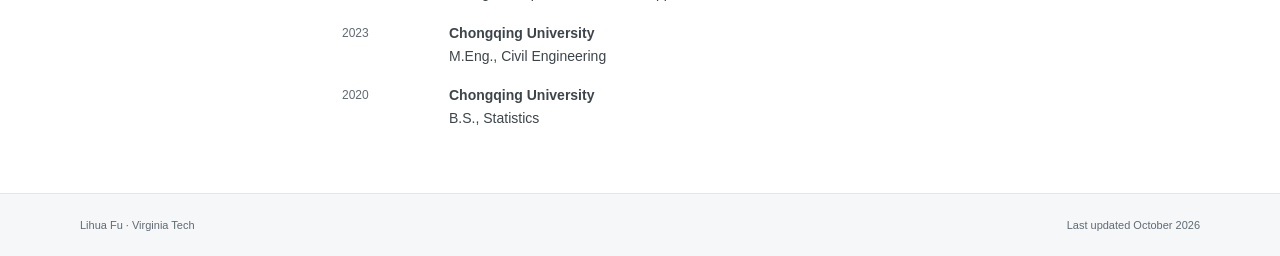
==== commit 4bb44b10: "Update all page portraits with cropped professional headshot" ====
--- a/index.html
+++ b/index.html
@@ -14,12 +14,12 @@
 <meta content="Lihua Fu" property="og:title"/>
 <meta content="Lihua Fu is a Ph.D. student at Virginia Tech researching AI-powered, human-centered lifecycle digital twins for resilient infrastructure systems." property="og:description"/>
 <meta content="https://lfu172.github.io/index.html" property="og:url"/>
-<meta content="https://lfu172.github.io/assets/img/profile-riverside-final.jpg" property="og:image"/>
+<meta content="https://lfu172.github.io/assets/img/profile-stone-20261119.jpg" property="og:image"/>
 <meta content="Portrait of Lihua Fu" property="og:image:alt"/>
 <meta content="summary" name="twitter:card"/>
 <meta content="Lihua Fu" name="twitter:title"/>
 <meta content="Lihua Fu is a Ph.D. student at Virginia Tech researching AI-powered, human-centered lifecycle digital twins for resilient infrastructure systems." name="twitter:description"/>
-<meta content="https://lfu172.github.io/assets/img/profile-riverside-final.jpg" name="twitter:image"/>
+<meta content="https://lfu172.github.io/assets/img/profile-stone-20261119.jpg" name="twitter:image"/>
 <meta content="Portrait of Lihua Fu" name="twitter:image:alt"/>
 <link href="assets/favicon.svg" rel="icon" type="image/svg+xml"/>
 <link href="style.css?v=20261017-color-icons" rel="stylesheet"/>
@@ -39,7 +39,7 @@
   },
   "email": "mailto:lfu@vt.edu",
   "url": "https://lfu172.github.io/index.html",
-  "image": "https://lfu172.github.io/assets/img/profile-riverside-final.jpg",
+  "image": "https://lfu172.github.io/assets/img/profile-stone-20261119.jpg",
   "sameAs": [
     "https://scholar.google.com/citations?user=NHwRQJ0AAAAJ&hl=en&inst=1381320739207392350",
     "https://orcid.org/0000-0002-0481-0997",
@@ -60,7 +60,7 @@
 <header class="site-header"><div class="header-inner"><a class="site-name" href="index.html?v=20261017-nav-refresh">Lihua Fu</a><nav aria-label="Main navigation"><ul class="nav-list"><li><a aria-current="page" href="index.html?v=20261017-nav-refresh">About</a></li><li><a href="research.html?v=20261017-nav-refresh">Research</a></li><li><a href="publications.html?v=20261017-nav-refresh">Publications</a></li><li><a href="teaching.html?v=20261017-nav-refresh">Teaching &amp; Mentoring</a></li><li><a href="service.html?v=20261017-nav-refresh">Presentations &amp; Talks</a></li><li><a href="honors.html?v=20261017-nav-refresh">Honors &amp; awards</a></li><li><a href="cv.html?v=20261017-nav-refresh">CV</a></li></ul></nav></div></header>
 <div class="page-layout">
 <aside aria-label="About Lihua Fu" class="profile">
-<a aria-label="Lihua Fu — home" class="portrait" href="index.html?v=20261017-nav-refresh"><picture><source srcset="assets/img/profile-riverside-final.webp" type="image/webp"/><img alt="Portrait of Lihua Fu" decoding="async" fetchpriority="high" height="300" src="assets/img/profile-riverside-final.jpg" width="300"/></picture></a>
+<a aria-label="Lihua Fu — home" class="portrait" href="index.html?v=20261017-nav-refresh"><picture><source srcset="assets/img/profile-stone-20261119.webp" type="image/webp"/><img alt="Portrait of Lihua Fu" decoding="async" fetchpriority="high" height="300" src="assets/img/profile-stone-20261119.jpg" width="300"/></picture></a>
 <div class="profile-bio"><a class="profile-name" href="index.html?v=20261017-nav-refresh">Lihua Fu</a><p>Ph.D. student in Environmental Design and Planning at Virginia Tech, with research focused on AI-powered, human-centered digital twins for resilient infrastructure across its lifecycle.</p></div>
 <ul class="profile-links">
 <li><svg aria-hidden="true" class="icon" viewbox="0 0 20 20"><path d="M16 8c0 5-6 10-6 10S4 13 4 8a6 6 0 1 1 12 0Z"></path><circle cx="10" cy="8" r="2"></circle></svg><span>Blacksburg, Virginia</span></li>
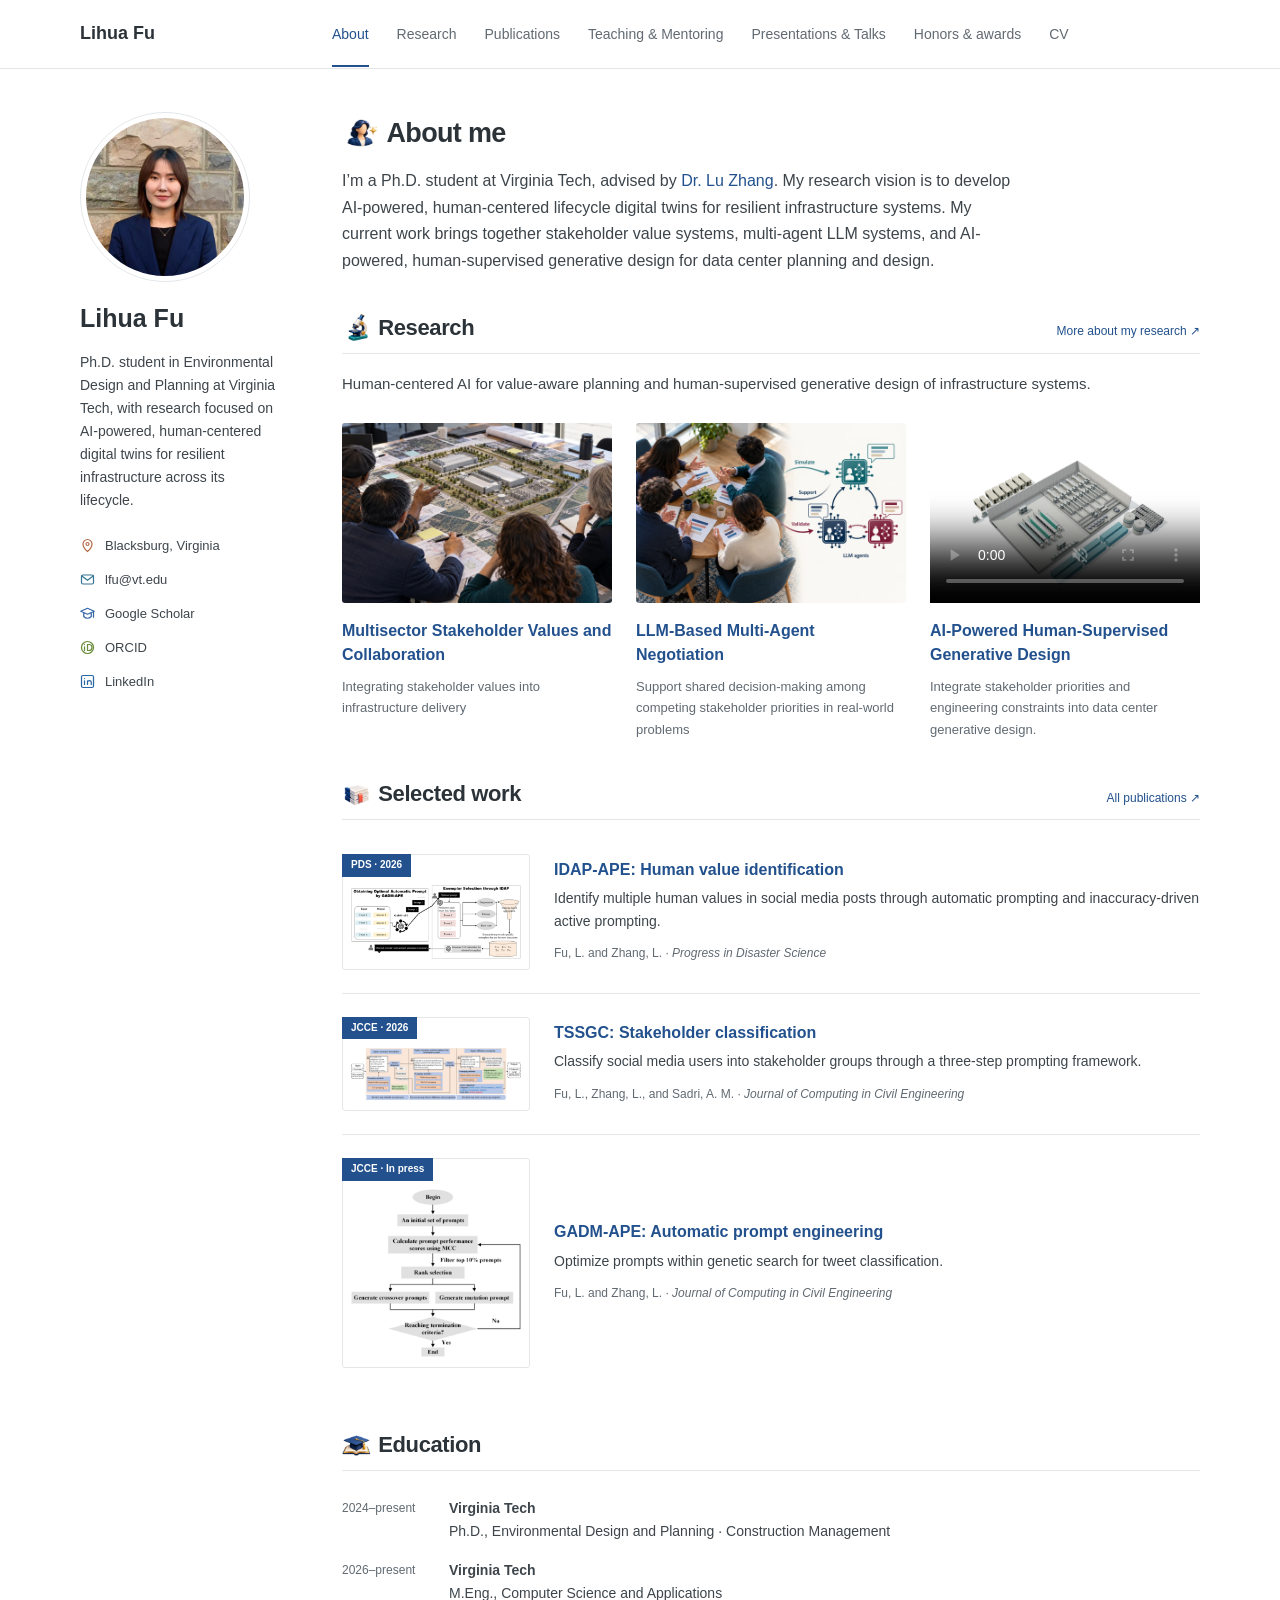
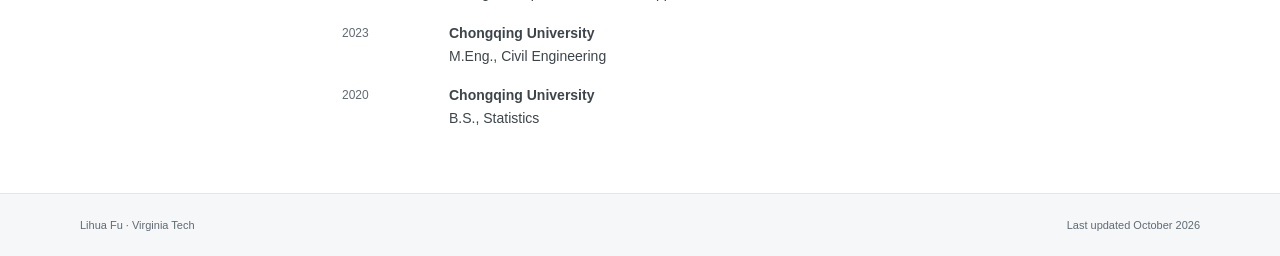
==== commit 57ea10d6: "Widen portrait crop for more breathing room" ====
--- a/index.html
+++ b/index.html
@@ -14,12 +14,12 @@
 <meta content="Lihua Fu" property="og:title"/>
 <meta content="Lihua Fu is a Ph.D. student at Virginia Tech researching AI-powered, human-centered lifecycle digital twins for resilient infrastructure systems." property="og:description"/>
 <meta content="https://lfu172.github.io/index.html" property="og:url"/>
-<meta content="https://lfu172.github.io/assets/img/profile-stone-20261119.jpg" property="og:image"/>
+<meta content="https://lfu172.github.io/assets/img/profile-stone-wide-20261119.jpg" property="og:image"/>
 <meta content="Portrait of Lihua Fu" property="og:image:alt"/>
 <meta content="summary" name="twitter:card"/>
 <meta content="Lihua Fu" name="twitter:title"/>
 <meta content="Lihua Fu is a Ph.D. student at Virginia Tech researching AI-powered, human-centered lifecycle digital twins for resilient infrastructure systems." name="twitter:description"/>
-<meta content="https://lfu172.github.io/assets/img/profile-stone-20261119.jpg" name="twitter:image"/>
+<meta content="https://lfu172.github.io/assets/img/profile-stone-wide-20261119.jpg" name="twitter:image"/>
 <meta content="Portrait of Lihua Fu" name="twitter:image:alt"/>
 <link href="assets/favicon.svg" rel="icon" type="image/svg+xml"/>
 <link href="style.css?v=20261017-color-icons" rel="stylesheet"/>
@@ -39,7 +39,7 @@
   },
   "email": "mailto:lfu@vt.edu",
   "url": "https://lfu172.github.io/index.html",
-  "image": "https://lfu172.github.io/assets/img/profile-stone-20261119.jpg",
+  "image": "https://lfu172.github.io/assets/img/profile-stone-wide-20261119.jpg",
   "sameAs": [
     "https://scholar.google.com/citations?user=NHwRQJ0AAAAJ&hl=en&inst=1381320739207392350",
     "https://orcid.org/0000-0002-0481-0997",
@@ -60,7 +60,7 @@
 <header class="site-header"><div class="header-inner"><a class="site-name" href="index.html?v=20261017-nav-refresh">Lihua Fu</a><nav aria-label="Main navigation"><ul class="nav-list"><li><a aria-current="page" href="index.html?v=20261017-nav-refresh">About</a></li><li><a href="research.html?v=20261017-nav-refresh">Research</a></li><li><a href="publications.html?v=20261017-nav-refresh">Publications</a></li><li><a href="teaching.html?v=20261017-nav-refresh">Teaching &amp; Mentoring</a></li><li><a href="service.html?v=20261017-nav-refresh">Presentations &amp; Talks</a></li><li><a href="honors.html?v=20261017-nav-refresh">Honors &amp; awards</a></li><li><a href="cv.html?v=20261017-nav-refresh">CV</a></li></ul></nav></div></header>
 <div class="page-layout">
 <aside aria-label="About Lihua Fu" class="profile">
-<a aria-label="Lihua Fu — home" class="portrait" href="index.html?v=20261017-nav-refresh"><picture><source srcset="assets/img/profile-stone-20261119.webp" type="image/webp"/><img alt="Portrait of Lihua Fu" decoding="async" fetchpriority="high" height="300" src="assets/img/profile-stone-20261119.jpg" width="300"/></picture></a>
+<a aria-label="Lihua Fu — home" class="portrait" href="index.html?v=20261017-nav-refresh"><picture><source srcset="assets/img/profile-stone-wide-20261119.webp" type="image/webp"/><img alt="Portrait of Lihua Fu" decoding="async" fetchpriority="high" height="300" src="assets/img/profile-stone-wide-20261119.jpg" width="300"/></picture></a>
 <div class="profile-bio"><a class="profile-name" href="index.html?v=20261017-nav-refresh">Lihua Fu</a><p>Ph.D. student in Environmental Design and Planning at Virginia Tech, with research focused on AI-powered, human-centered digital twins for resilient infrastructure across its lifecycle.</p></div>
 <ul class="profile-links">
 <li><svg aria-hidden="true" class="icon" viewbox="0 0 20 20"><path d="M16 8c0 5-6 10-6 10S4 13 4 8a6 6 0 1 1 12 0Z"></path><circle cx="10" cy="8" r="2"></circle></svg><span>Blacksburg, Virginia</span></li>
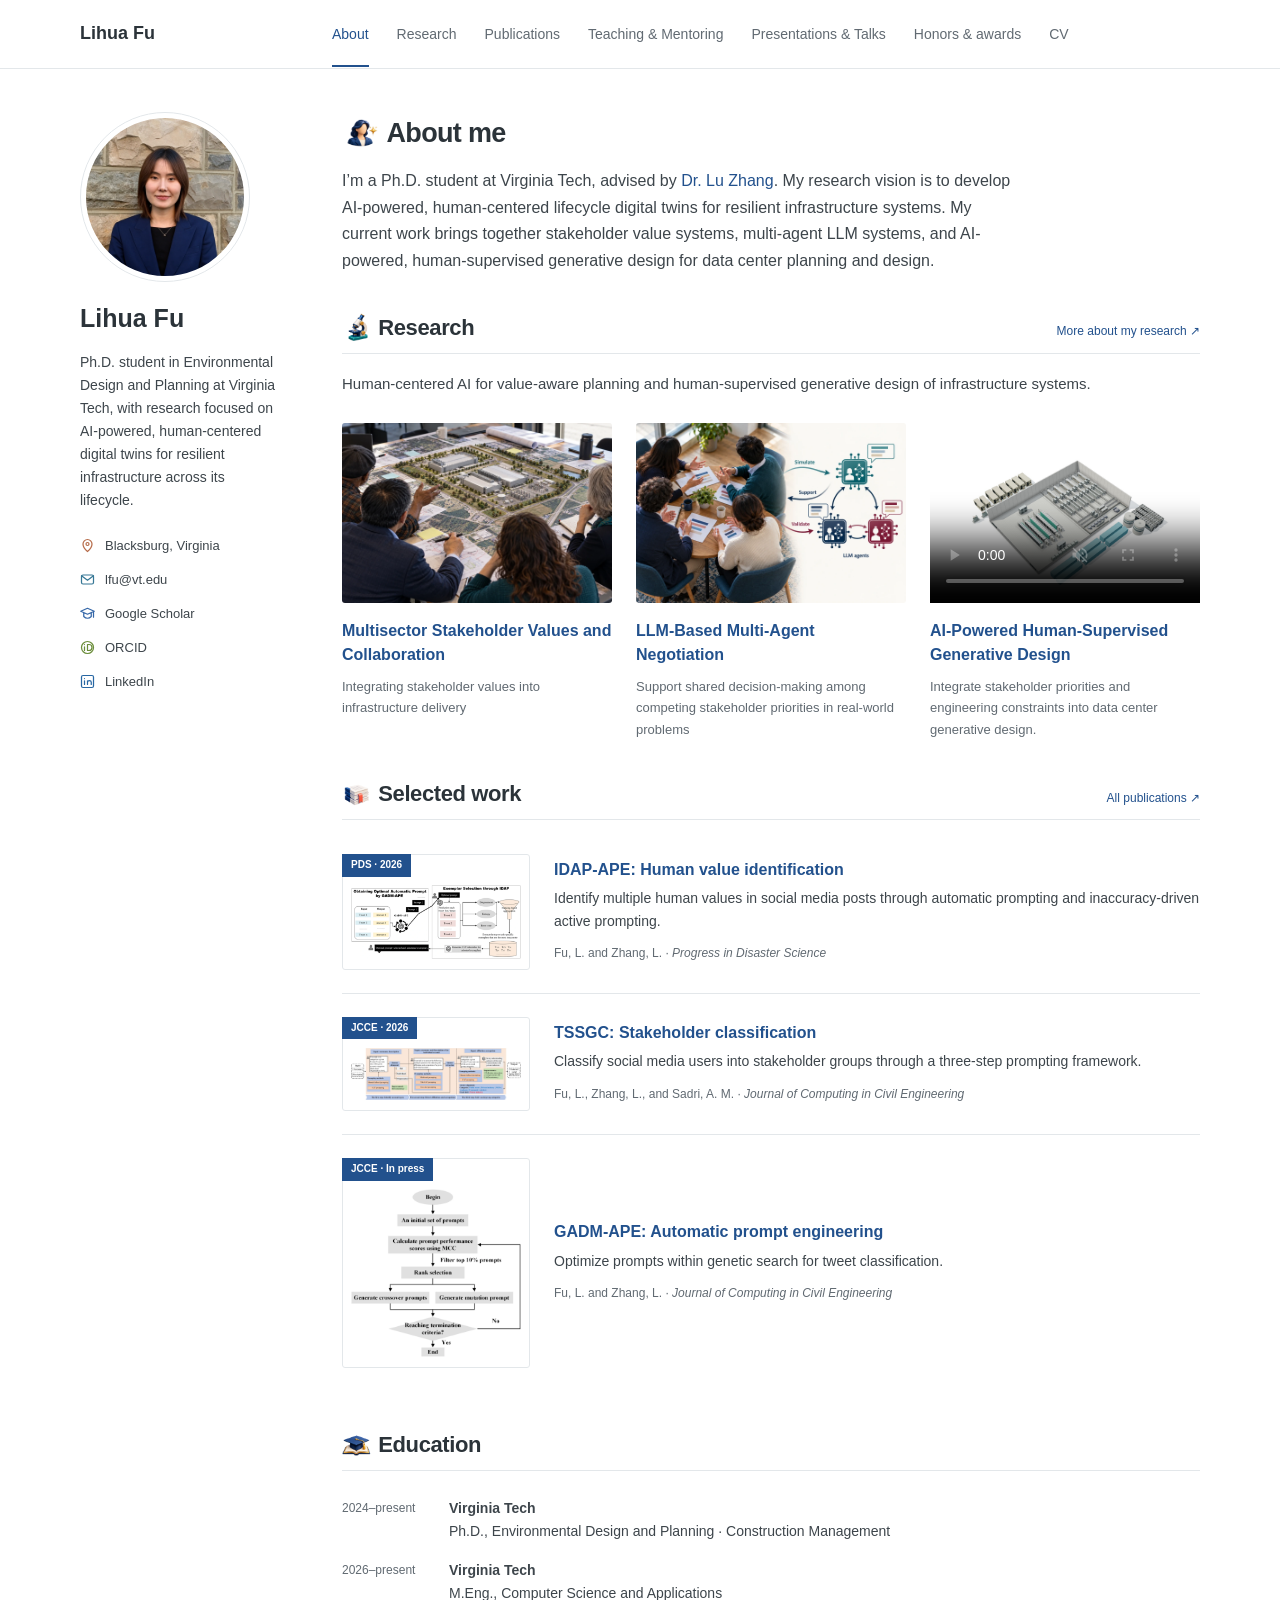
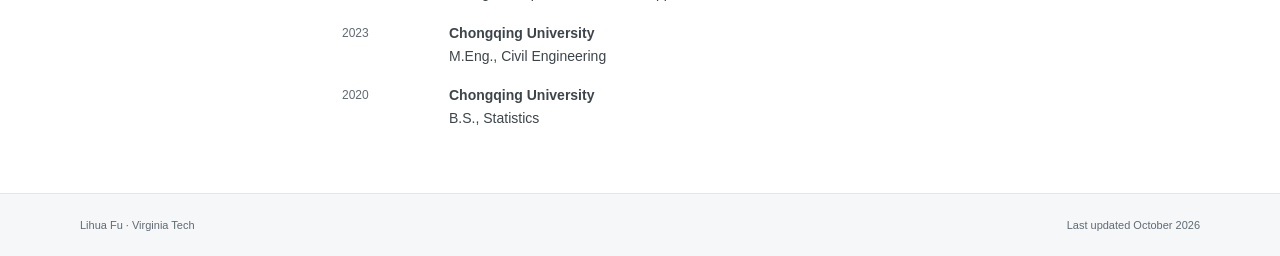
==== commit c401c5e4: "Use subtly retouched hair part portrait" ====
--- a/index.html
+++ b/index.html
@@ -14,12 +14,12 @@
 <meta content="Lihua Fu" property="og:title"/>
 <meta content="Lihua Fu is a Ph.D. student at Virginia Tech researching AI-powered, human-centered lifecycle digital twins for resilient infrastructure systems." property="og:description"/>
 <meta content="https://lfu172.github.io/index.html" property="og:url"/>
-<meta content="https://lfu172.github.io/assets/img/profile-stone-wide-20261119.jpg" property="og:image"/>
+<meta content="https://lfu172.github.io/assets/img/profile-stone-retouched-20261119.jpg" property="og:image"/>
 <meta content="Portrait of Lihua Fu" property="og:image:alt"/>
 <meta content="summary" name="twitter:card"/>
 <meta content="Lihua Fu" name="twitter:title"/>
 <meta content="Lihua Fu is a Ph.D. student at Virginia Tech researching AI-powered, human-centered lifecycle digital twins for resilient infrastructure systems." name="twitter:description"/>
-<meta content="https://lfu172.github.io/assets/img/profile-stone-wide-20261119.jpg" name="twitter:image"/>
+<meta content="https://lfu172.github.io/assets/img/profile-stone-retouched-20261119.jpg" name="twitter:image"/>
 <meta content="Portrait of Lihua Fu" name="twitter:image:alt"/>
 <link href="assets/favicon.svg" rel="icon" type="image/svg+xml"/>
 <link href="style.css?v=20261017-color-icons" rel="stylesheet"/>
@@ -39,7 +39,7 @@
   },
   "email": "mailto:lfu@vt.edu",
   "url": "https://lfu172.github.io/index.html",
-  "image": "https://lfu172.github.io/assets/img/profile-stone-wide-20261119.jpg",
+  "image": "https://lfu172.github.io/assets/img/profile-stone-retouched-20261119.jpg",
   "sameAs": [
     "https://scholar.google.com/citations?user=NHwRQJ0AAAAJ&hl=en&inst=1381320739207392350",
     "https://orcid.org/0000-0002-0481-0997",
@@ -60,7 +60,7 @@
 <header class="site-header"><div class="header-inner"><a class="site-name" href="index.html?v=20261017-nav-refresh">Lihua Fu</a><nav aria-label="Main navigation"><ul class="nav-list"><li><a aria-current="page" href="index.html?v=20261017-nav-refresh">About</a></li><li><a href="research.html?v=20261017-nav-refresh">Research</a></li><li><a href="publications.html?v=20261017-nav-refresh">Publications</a></li><li><a href="teaching.html?v=20261017-nav-refresh">Teaching &amp; Mentoring</a></li><li><a href="service.html?v=20261017-nav-refresh">Presentations &amp; Talks</a></li><li><a href="honors.html?v=20261017-nav-refresh">Honors &amp; awards</a></li><li><a href="cv.html?v=20261017-nav-refresh">CV</a></li></ul></nav></div></header>
 <div class="page-layout">
 <aside aria-label="About Lihua Fu" class="profile">
-<a aria-label="Lihua Fu — home" class="portrait" href="index.html?v=20261017-nav-refresh"><picture><source srcset="assets/img/profile-stone-wide-20261119.webp" type="image/webp"/><img alt="Portrait of Lihua Fu" decoding="async" fetchpriority="high" height="300" src="assets/img/profile-stone-wide-20261119.jpg" width="300"/></picture></a>
+<a aria-label="Lihua Fu — home" class="portrait" href="index.html?v=20261017-nav-refresh"><picture><source srcset="assets/img/profile-stone-retouched-20261119.webp" type="image/webp"/><img alt="Portrait of Lihua Fu" decoding="async" fetchpriority="high" height="300" src="assets/img/profile-stone-retouched-20261119.jpg" width="300"/></picture></a>
 <div class="profile-bio"><a class="profile-name" href="index.html?v=20261017-nav-refresh">Lihua Fu</a><p>Ph.D. student in Environmental Design and Planning at Virginia Tech, with research focused on AI-powered, human-centered digital twins for resilient infrastructure across its lifecycle.</p></div>
 <ul class="profile-links">
 <li><svg aria-hidden="true" class="icon" viewbox="0 0 20 20"><path d="M16 8c0 5-6 10-6 10S4 13 4 8a6 6 0 1 1 12 0Z"></path><circle cx="10" cy="8" r="2"></circle></svg><span>Blacksburg, Virginia</span></li>
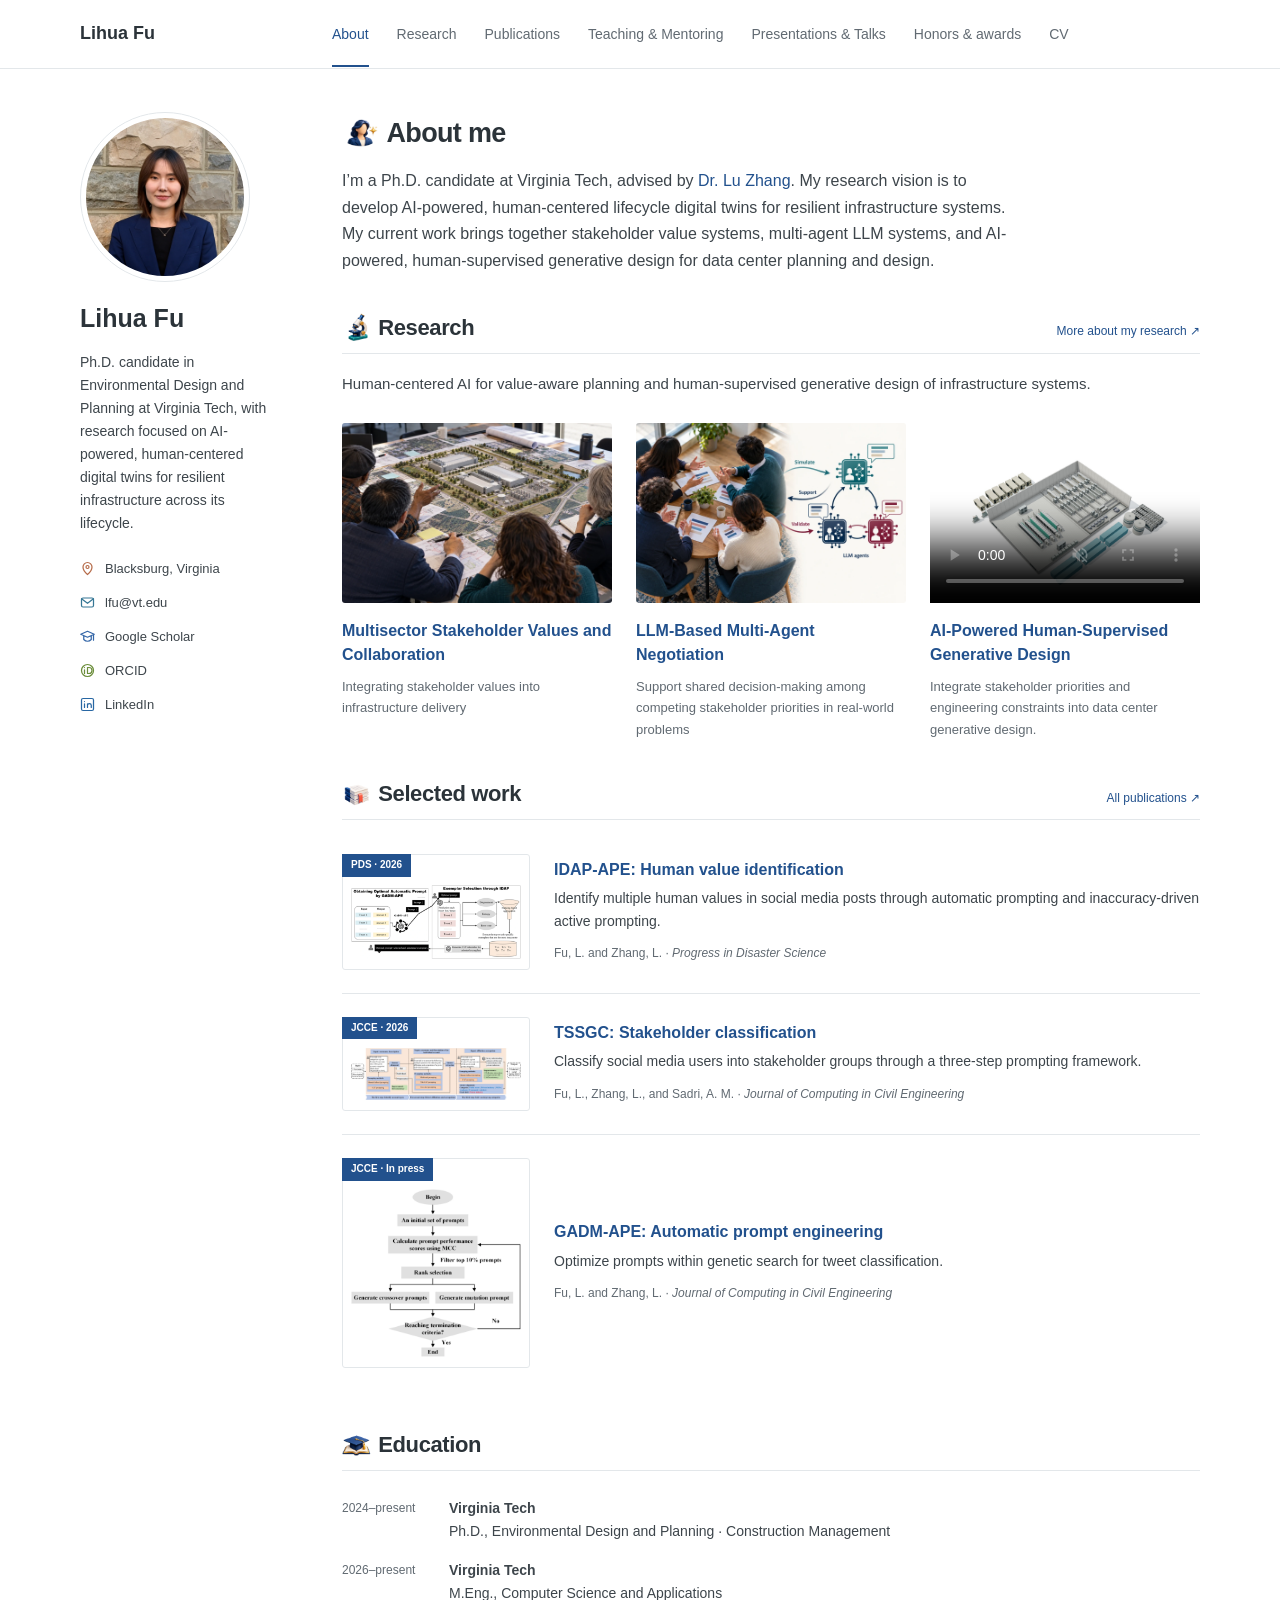
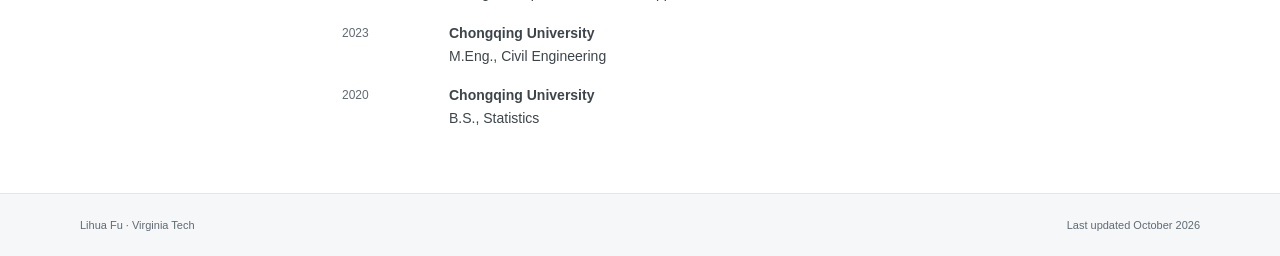
==== commit b9e7f6fd: "Update Lihua Fu status to PhD candidate after prelim" ====
--- a/index.html
+++ b/index.html
@@ -5,20 +5,20 @@
 <meta charset="utf-8"/>
 <meta content="width=device-width, initial-scale=1" name="viewport"/>
 <title>Lihua Fu</title>
-<meta content="Lihua Fu is a Ph.D. student at Virginia Tech researching AI-powered, human-centered lifecycle digital twins for resilient infrastructure systems." name="description"/>
+<meta content="Lihua Fu is a Ph.D. candidate at Virginia Tech researching AI-powered, human-centered lifecycle digital twins for resilient infrastructure systems." name="description"/>
 <meta content="light dark" name="color-scheme"/>
 <!-- TODO(domain): Replace the local preview origin after Lihua supplies a public domain. See README.md. -->
 <link href="https://lfu172.github.io/index.html" rel="canonical"/>
 <meta content="profile" property="og:type"/>
 <meta content="Lihua Fu" property="og:site_name"/>
 <meta content="Lihua Fu" property="og:title"/>
-<meta content="Lihua Fu is a Ph.D. student at Virginia Tech researching AI-powered, human-centered lifecycle digital twins for resilient infrastructure systems." property="og:description"/>
+<meta content="Lihua Fu is a Ph.D. candidate at Virginia Tech researching AI-powered, human-centered lifecycle digital twins for resilient infrastructure systems." property="og:description"/>
 <meta content="https://lfu172.github.io/index.html" property="og:url"/>
 <meta content="https://lfu172.github.io/assets/img/profile-stone-retouched-20261119.jpg" property="og:image"/>
 <meta content="Portrait of Lihua Fu" property="og:image:alt"/>
 <meta content="summary" name="twitter:card"/>
 <meta content="Lihua Fu" name="twitter:title"/>
-<meta content="Lihua Fu is a Ph.D. student at Virginia Tech researching AI-powered, human-centered lifecycle digital twins for resilient infrastructure systems." name="twitter:description"/>
+<meta content="Lihua Fu is a Ph.D. candidate at Virginia Tech researching AI-powered, human-centered lifecycle digital twins for resilient infrastructure systems." name="twitter:description"/>
 <meta content="https://lfu172.github.io/assets/img/profile-stone-retouched-20261119.jpg" name="twitter:image"/>
 <meta content="Portrait of Lihua Fu" name="twitter:image:alt"/>
 <link href="assets/favicon.svg" rel="icon" type="image/svg+xml"/>
@@ -28,7 +28,7 @@
   "@context": "https://schema.org",
   "@type": "Person",
   "name": "Lihua Fu",
-  "jobTitle": "Ph.D. Student",
+  "jobTitle": "Ph.D. Candidate",
   "affiliation": {
     "@type": "CollegeOrUniversity",
     "name": "Virginia Tech",
@@ -61,7 +61,7 @@
 <div class="page-layout">
 <aside aria-label="About Lihua Fu" class="profile">
 <a aria-label="Lihua Fu — home" class="portrait" href="index.html?v=20261017-nav-refresh"><picture><source srcset="assets/img/profile-stone-retouched-20261119.webp" type="image/webp"/><img alt="Portrait of Lihua Fu" decoding="async" fetchpriority="high" height="300" src="assets/img/profile-stone-retouched-20261119.jpg" width="300"/></picture></a>
-<div class="profile-bio"><a class="profile-name" href="index.html?v=20261017-nav-refresh">Lihua Fu</a><p>Ph.D. student in Environmental Design and Planning at Virginia Tech, with research focused on AI-powered, human-centered digital twins for resilient infrastructure across its lifecycle.</p></div>
+<div class="profile-bio"><a class="profile-name" href="index.html?v=20261017-nav-refresh">Lihua Fu</a><p>Ph.D. candidate in Environmental Design and Planning at Virginia Tech, with research focused on AI-powered, human-centered digital twins for resilient infrastructure across its lifecycle.</p></div>
 <ul class="profile-links">
 <li><svg aria-hidden="true" class="icon" viewbox="0 0 20 20"><path d="M16 8c0 5-6 10-6 10S4 13 4 8a6 6 0 1 1 12 0Z"></path><circle cx="10" cy="8" r="2"></circle></svg><span>Blacksburg, Virginia</span></li>
 <li><a href="mailto:lfu@vt.edu"><svg aria-hidden="true" class="icon" viewbox="0 0 20 20"><rect height="12" rx="2" width="16" x="2" y="4"></rect><path d="m2 5 8 6 8-6"></path></svg><span>lfu@vt.edu</span></a></li>
@@ -73,7 +73,7 @@
 <main id="main" tabindex="-1">
 <section aria-labelledby="about-title" class="about" id="about">
 <h1 id="about-title"><span aria-hidden="true" class="heading-art heading-art-0"></span>About me</h1>
-<p>I’m a Ph.D. student at Virginia Tech, advised by <a href="https://lu-zhang-academic.regalkoala512.chatgpt.site/" rel="noopener noreferrer" target="_blank">Dr. Lu Zhang</a>. My research vision is to develop AI-powered, human-centered lifecycle digital twins for resilient infrastructure systems. My current work brings together stakeholder value systems, multi-agent LLM systems, and AI-powered, human-supervised generative design for data center planning and design.</p>
+<p>I’m a Ph.D. candidate at Virginia Tech, advised by <a href="https://lu-zhang-academic.regalkoala512.chatgpt.site/" rel="noopener noreferrer" target="_blank">Dr. Lu Zhang</a>. My research vision is to develop AI-powered, human-centered lifecycle digital twins for resilient infrastructure systems. My current work brings together stakeholder value systems, multi-agent LLM systems, and AI-powered, human-supervised generative design for data center planning and design.</p>
 </section>
 <section aria-labelledby="research-title" class="section">
 <div class="section-heading"><h2 id="research-title"><span aria-hidden="true" class="heading-art heading-art-1"></span>Research</h2><a class="text-link" href="research.html?v=20261017-nav-refresh">More about my research ↗</a></div>
